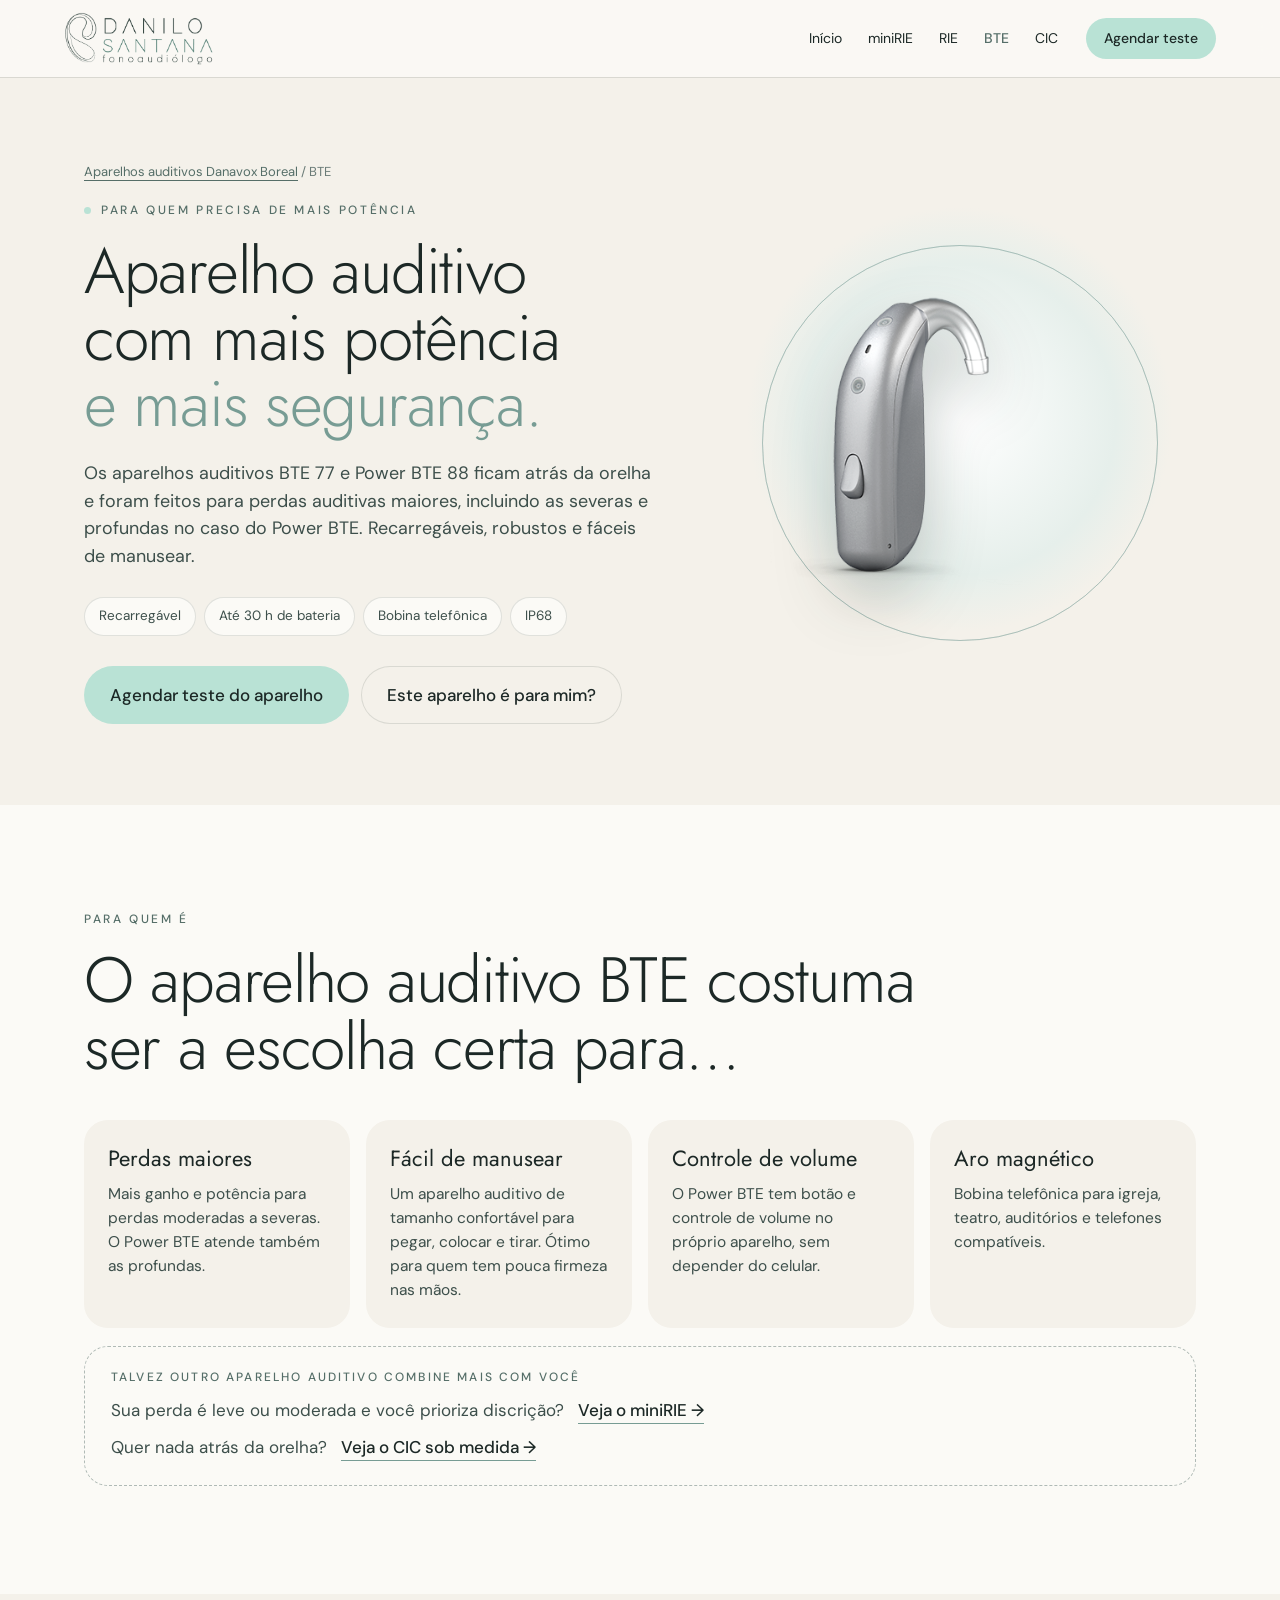
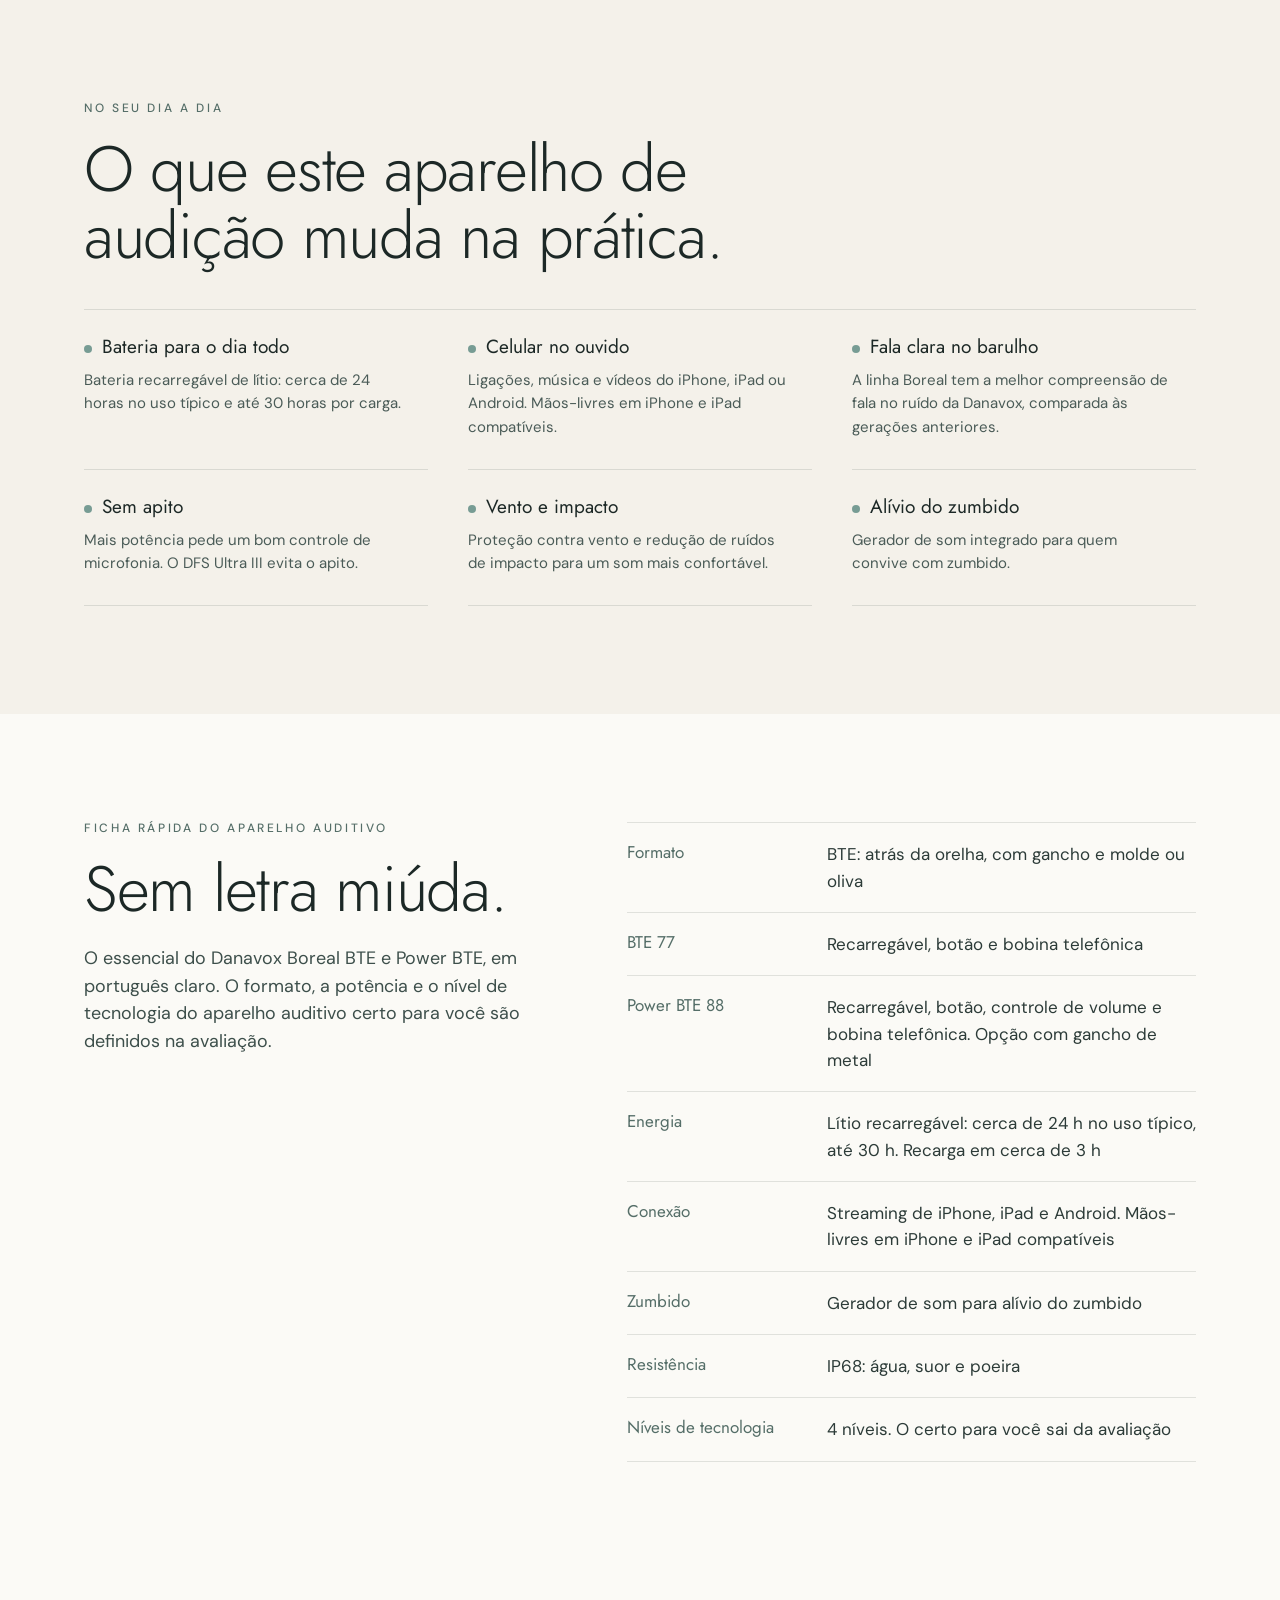
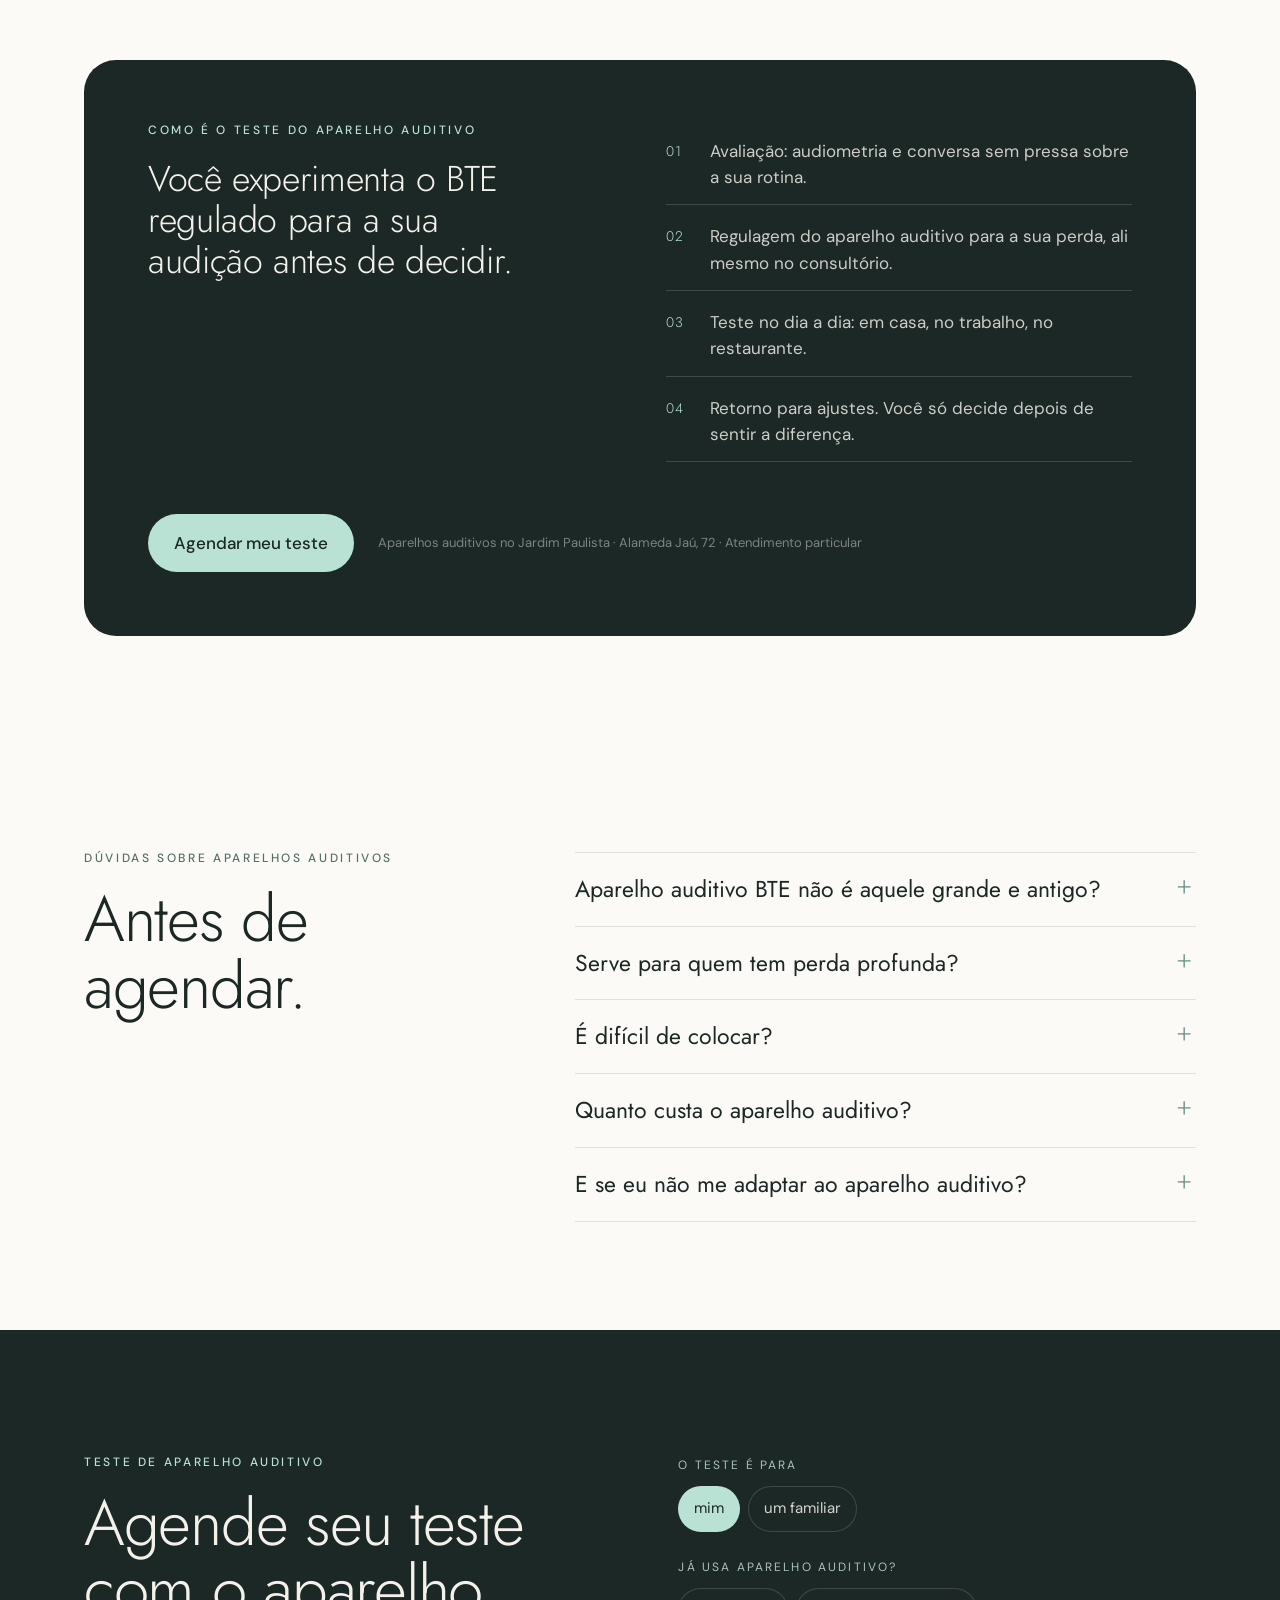
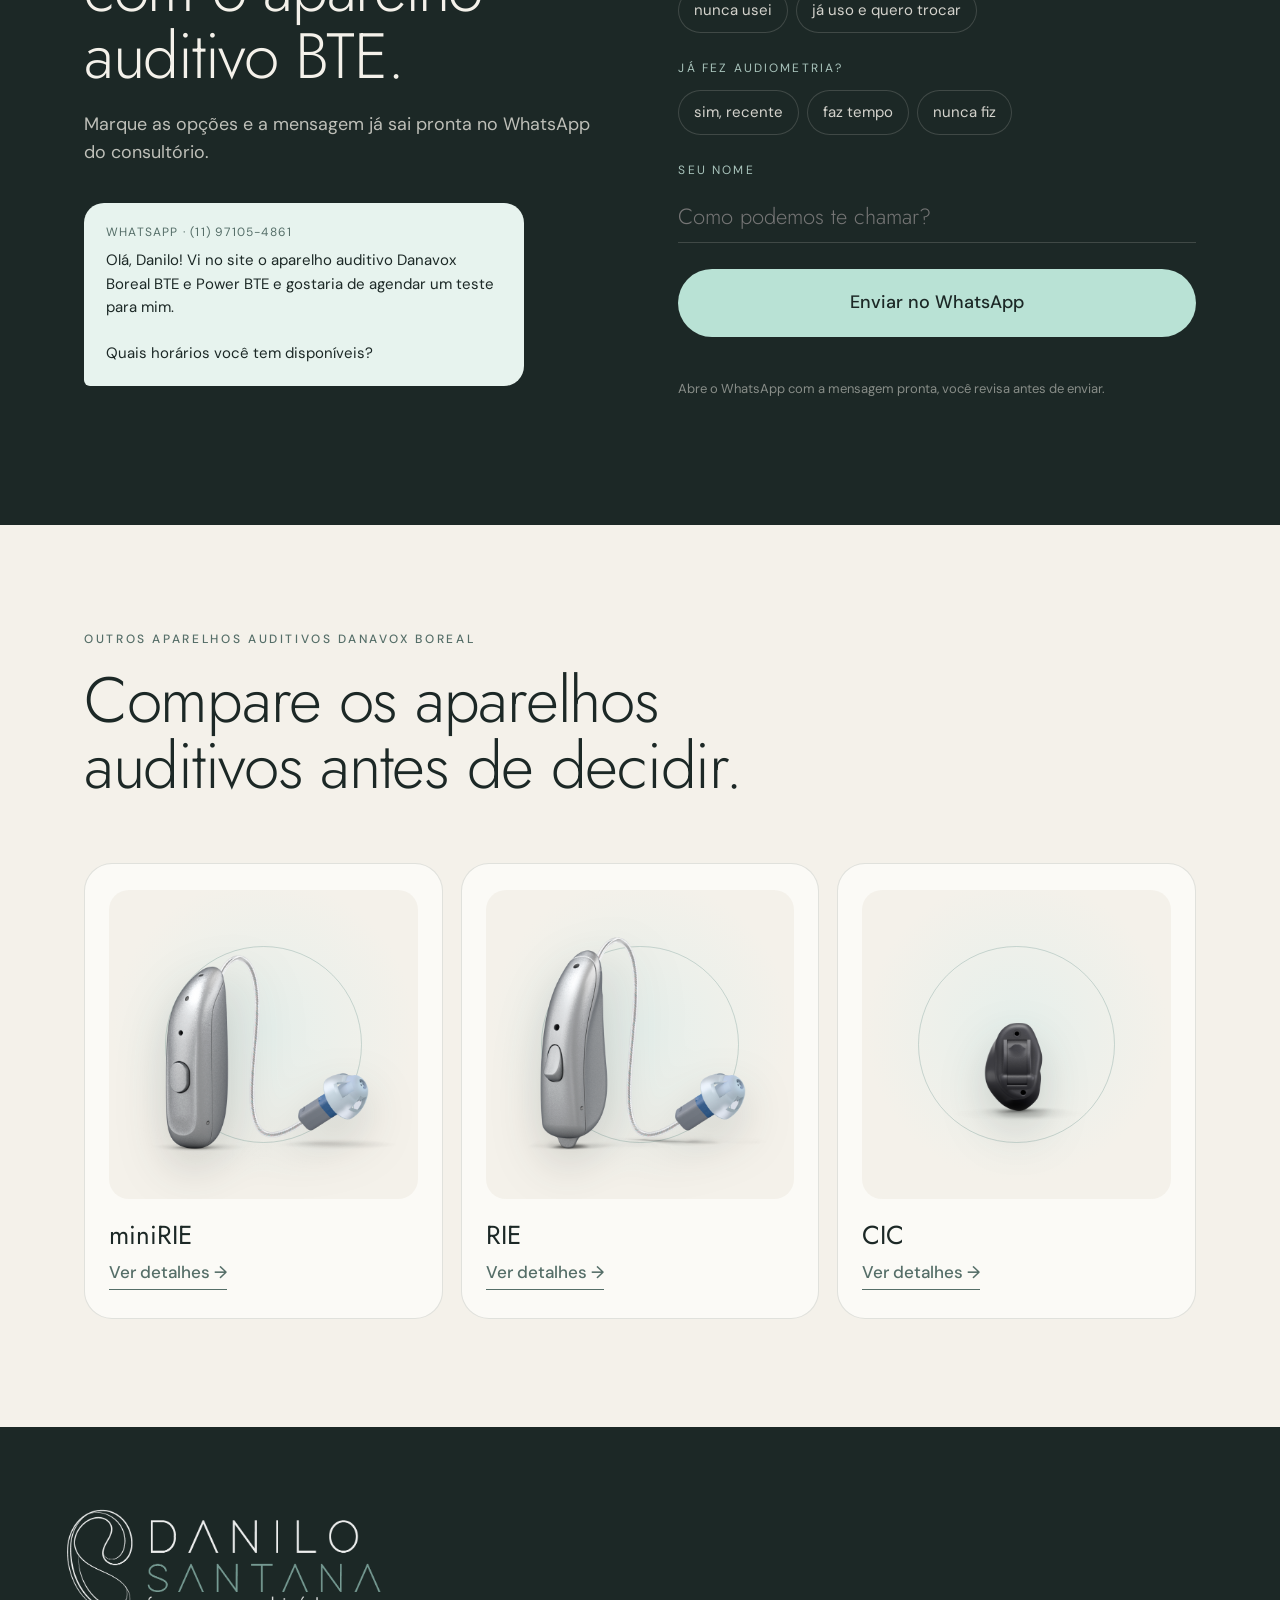
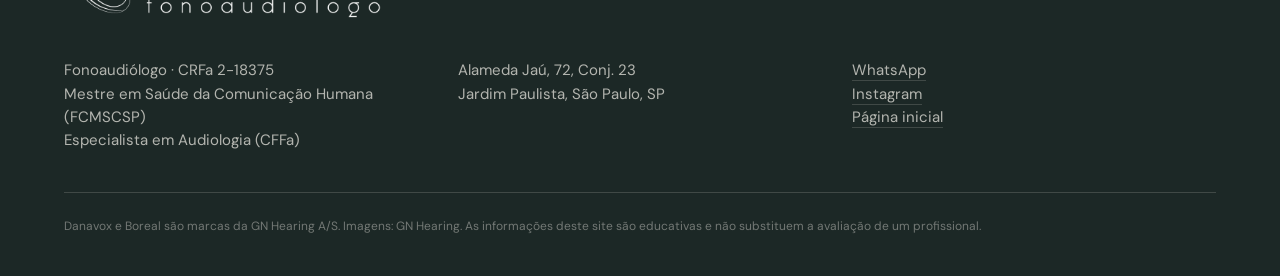
==== aparelhos/bte/index.html @ 55ca807c "Páginas exclusivas dos 4 aparelhos auditivos Danavox Boreal + SEO - /aparelhos/minirie, /rie, /bte, " ====
<!doctype html>
<html lang="pt-BR">
<head>
<meta charset="utf-8">
<meta name="viewport" content="width=device-width, initial-scale=1, maximum-scale=1, user-scalable=no, viewport-fit=cover">
<title>Aparelho auditivo Danavox Boreal BTE e Power BTE | Teste com o fonoaudiólogo Danilo Santana, SP</title>
<meta name="description" content="Conheça e agende um teste do Danavox Boreal BTE 77 e Power BTE 88: mais potência para perdas maiores, recarregável, fácil de manusear, com bobina telefônica. Jardim Paulista, SP.">
<meta name="theme-color" content="#f4f1ea">
<meta property="og:title" content="Danavox Boreal BTE e Power BTE | Agende seu teste">
<meta property="og:description" content="Conheça e agende um teste do Danavox Boreal BTE 77 e Power BTE 88: mais potência para perdas maiores, recarregável, fácil de manusear, com bobina telefônica. Jardim Paulista, SP.">
<meta property="og:image" content="../../img/boreal/bte.png">
<link rel="canonical" href="https://hctoliv.github.io/danilo-santana/aparelhos/bte/">
<link rel="icon" href="../../img/mark-dark.png">
<link rel="preconnect" href="https://fonts.googleapis.com">
<link rel="preconnect" href="https://fonts.gstatic.com" crossorigin>
<link href="https://fonts.googleapis.com/css2?family=DM+Sans:opsz,wght@9..40,300;9..40,400;9..40,500;9..40,600&family=Jost:wght@200;300;400;500&display=swap" rel="stylesheet">
<link rel="stylesheet" href="../../styles.css?v=6">
<link rel="stylesheet" href="../../aparelho.css?v=6">
<script type="application/ld+json">{"@context": "https://schema.org", "@type": "BreadcrumbList", "itemListElement": [{"@type": "ListItem", "position": 1, "name": "Danilo Santana Fonoaudiólogo", "item": "https://hctoliv.github.io/danilo-santana/"}, {"@type": "ListItem", "position": 2, "name": "Danavox Boreal BTE e Power BTE", "item": "https://hctoliv.github.io/danilo-santana/aparelhos/bte/"}]}</script>
</head>
<body class="pd" data-model="Danavox Boreal BTE e Power BTE">

<header class="nav solid" id="nav">
  <a class="nav__logo" href="../../" aria-label="Danilo Santana, fonoaudiólogo: página inicial">
    <img class="logo-l" src="../../img/logo-light.png" alt="Danilo Santana fonoaudiólogo" width="870" height="307">
    <img class="logo-d" src="../../img/logo-dark.png" alt="" width="870" height="307">
  </a>
  <nav class="nav__links" id="menu">
    <a href="../../">Início</a>
    <a href="../minirie/">miniRIE</a>
    <a href="../rie/">RIE</a>
    <a href="../bte/" aria-current="page">BTE</a>
    <a href="../cic/">CIC</a>
  </nav>
  <a class="btn btn--sm nav__cta" href="#agendar">Agendar teste</a>
  <button class="nav__burger" id="burger" aria-label="Abrir menu" aria-expanded="false"><span></span><span></span></button>
</header>

<main>
<section class="pd-hero">
  <div class="wrap pd-hero__grid">
    <div class="pd-hero__copy">
      <p class="crumb"><a href="../../#aparelhos">Aparelhos auditivos Danavox Boreal</a> / BTE</p>
      <p class="eyebrow eyebrow--dark"><span class="dot"></span> Para quem precisa de mais potência</p>
      <h1 class="pd-title">Aparelho auditivo com mais potência <em>e mais segurança.</em></h1>
      <p class="lead">Os aparelhos auditivos BTE 77 e Power BTE 88 ficam atrás da orelha e foram feitos para perdas auditivas maiores, incluindo as severas e profundas no caso do Power BTE. Recarregáveis, robustos e fáceis de manusear.</p>
      <ul class="pd-chips"><li>Recarregável</li><li>Até 30 h de bateria</li><li>Bobina telefônica</li><li>IP68</li></ul>
      <div class="pd-ctas">
        <a class="btn" href="#agendar">Agendar teste do aparelho</a>
        <a class="btn btn--ghost-dark" href="#para-quem">Este aparelho é para mim?</a>
      </div>
    </div>
    <div class="pd-art"><img src="../../img/boreal/bte.png" alt="Aparelho auditivo Danavox Boreal BTE 77 recarregável, prata" width="484" height="400" fetchpriority="high"></div>
  </div>
</section>

<section class="pd-sec" id="para-quem">
  <div class="wrap">
    <p class="eyebrow eyebrow--dark">Para quem é</p>
    <h2 class="h2">O aparelho auditivo BTE costuma ser a escolha certa para…</h2>
    <div class="pd-for">
        <article class="pd-for__card"><h3>Perdas maiores</h3><p>Mais ganho e potência para perdas moderadas a severas. O Power BTE atende também as profundas.</p></article>
        <article class="pd-for__card"><h3>Fácil de manusear</h3><p>Um aparelho auditivo de tamanho confortável para pegar, colocar e tirar. Ótimo para quem tem pouca firmeza nas mãos.</p></article>
        <article class="pd-for__card"><h3>Controle de volume</h3><p>O Power BTE tem botão e controle de volume no próprio aparelho, sem depender do celular.</p></article>
        <article class="pd-for__card"><h3>Aro magnético</h3><p>Bobina telefônica para igreja, teatro, auditórios e telefones compatíveis.</p></article>
    </div>
    <div class="pd-not">
      <p class="pd-not__t">Talvez outro aparelho auditivo combine mais com você</p>
      <ul>
        <li><span>Sua perda é leve ou moderada e você prioriza discrição?</span><a href="../minirie/">Veja o miniRIE →</a></li>
        <li><span>Quer nada atrás da orelha?</span><a href="../cic/">Veja o CIC sob medida →</a></li>
      </ul>
    </div>
  </div>
</section>

<section class="pd-sec pd-sec--cream">
  <div class="wrap">
    <p class="eyebrow eyebrow--dark">No seu dia a dia</p>
    <h2 class="h2">O que este aparelho de audição muda na prática.</h2>
    <ul class="perks__grid pd-perks">
        <li><b>Bateria para o dia todo</b><span>Bateria recarregável de lítio: cerca de 24 horas no uso típico e até 30 horas por carga.</span></li>
        <li><b>Celular no ouvido</b><span>Ligações, música e vídeos do iPhone, iPad ou Android. Mãos-livres em iPhone e iPad compatíveis.</span></li>
        <li><b>Fala clara no barulho</b><span>A linha Boreal tem a melhor compreensão de fala no ruído da Danavox, comparada às gerações anteriores.</span></li>
        <li><b>Sem apito</b><span>Mais potência pede um bom controle de microfonia. O DFS Ultra III evita o apito.</span></li>
        <li><b>Vento e impacto</b><span>Proteção contra vento e redução de ruídos de impacto para um som mais confortável.</span></li>
        <li><b>Alívio do zumbido</b><span>Gerador de som integrado para quem convive com zumbido.</span></li>
    </ul>
  </div>
</section>

<section class="pd-sec">
  <div class="wrap pd-specs">
    <div>
      <p class="eyebrow eyebrow--dark">Ficha rápida do aparelho auditivo</p>
      <h2 class="h2">Sem letra miúda.</h2>
      <p class="lead">O essencial do Danavox Boreal BTE e Power BTE, em português claro. O formato, a potência e o nível de tecnologia do aparelho auditivo certo para você são definidos na avaliação.</p>
    </div>
    <dl class="pd-specs__list">
        <div><dt>Formato</dt><dd>BTE: atrás da orelha, com gancho e molde ou oliva</dd></div>
        <div><dt>BTE 77</dt><dd>Recarregável, botão e bobina telefônica</dd></div>
        <div><dt>Power BTE 88</dt><dd>Recarregável, botão, controle de volume e bobina telefônica. Opção com gancho de metal</dd></div>
        <div><dt>Energia</dt><dd>Lítio recarregável: cerca de 24 h no uso típico, até 30 h. Recarga em cerca de 3 h</dd></div>
        <div><dt>Conexão</dt><dd>Streaming de iPhone, iPad e Android. Mãos-livres em iPhone e iPad compatíveis</dd></div>
        <div><dt>Zumbido</dt><dd>Gerador de som para alívio do zumbido</dd></div>
        <div><dt>Resistência</dt><dd>IP68: água, suor e poeira</dd></div>
        <div><dt>Níveis de tecnologia</dt><dd>4 níveis. O certo para você sai da avaliação</dd></div>
    </dl>
  </div>
</section>

<section class="pd-sec pd-sec--tight">
  <div class="wrap">
    <div class="choose">
      <div class="choose__copy">
        <p class="eyebrow">Como é o teste do aparelho auditivo</p>
        <h2 class="choose__title">Você experimenta o BTE regulado para a sua audição antes de decidir.</h2>
      </div>
      <ol class="choose__steps">
        <li><span>01</span>Avaliação: audiometria e conversa sem pressa sobre a sua rotina.</li>
        <li><span>02</span>Regulagem do aparelho auditivo para a sua perda, ali mesmo no consultório.</li>
        <li><span>03</span>Teste no dia a dia: em casa, no trabalho, no restaurante.</li>
        <li><span>04</span>Retorno para ajustes. Você só decide depois de sentir a diferença.</li>
      </ol>
      <div class="choose__cta">
        <a class="btn" href="#agendar">Agendar meu teste</a>
        <p class="fine">Aparelhos auditivos no Jardim Paulista · Alameda Jaú, 72 · Atendimento particular</p>
      </div>
    </div>
  </div>
</section>

<section class="pd-sec">
  <div class="wrap pd-faq">
    <div>
      <p class="eyebrow eyebrow--dark">Dúvidas sobre aparelhos auditivos</p>
      <h2 class="h2">Antes de agendar.</h2>
    </div>
    <div class="pd-faq__list">
      <details class="pd-faq__item"><summary>Aparelho auditivo BTE não é aquele grande e antigo?</summary><p>Não mais. O Boreal BTE é recarregável, conecta ao celular e tem cores que combinam com o cabelo. Ele é um pouco maior porque entrega mais potência, e isso faz diferença para quem precisa.</p></details>
      <details class="pd-faq__item"><summary>Serve para quem tem perda profunda?</summary><p>O Power BTE 88 foi feito para perdas severas a profundas. A indicação depende da audiometria, que fazemos antes do teste.</p></details>
      <details class="pd-faq__item"><summary>É difícil de colocar?</summary><p>É o formato mais fácil de manusear da linha. Na consulta você treina colocar e tirar até se sentir seguro.</p></details>
      <details class="pd-faq__item"><summary>Quanto custa o aparelho auditivo?</summary><p>O valor do aparelho auditivo depende do formato e do nível de tecnologia (são quatro). Ele é apresentado depois da avaliação, com clareza, e você só decide depois de testar.</p></details>
      <details class="pd-faq__item"><summary>E se eu não me adaptar ao aparelho auditivo?</summary><p>A adaptação ao aparelho de audição é progressiva e faz parte do processo. Você testa no dia a dia, volta para ajustes e a gente regula até o som ficar natural para você.</p></details>
    </div>
  </div>
</section>

<section class="book" id="agendar">
  <div class="wrap book__grid">
    <div class="book__copy">
      <p class="eyebrow">Teste de aparelho auditivo</p>
      <h2 class="h2 h2--light">Agende seu teste com o aparelho auditivo BTE.</h2>
      <p class="lead lead--light">Marque as opções e a mensagem já sai pronta no WhatsApp do consultório.</p>
      <div class="book__preview">
        <span class="book__wa">WhatsApp · (11) 97105-4861</span>
        <p id="waPreview"></p>
      </div>
    </div>
    <form class="book__form" id="bookForm">
      <fieldset>
        <legend>O teste é para</legend>
        <div class="pills" data-name="quem" data-single>
          <button type="button" class="is-on">mim</button><button type="button">um familiar</button>
        </div>
      </fieldset>
      <fieldset>
        <legend>Já usa aparelho auditivo?</legend>
        <div class="pills" data-name="uso" data-single>
          <button type="button">nunca usei</button><button type="button">já uso e quero trocar</button>
        </div>
      </fieldset>
      <fieldset>
        <legend>Já fez audiometria?</legend>
        <div class="pills" data-name="exame" data-single>
          <button type="button">sim, recente</button><button type="button">faz tempo</button><button type="button">nunca fiz</button>
        </div>
      </fieldset>
      <label class="field"><span>Seu nome</span><input type="text" id="nome" autocomplete="given-name" placeholder="Como podemos te chamar?"></label>
      <button class="btn btn--big" type="submit">Enviar no WhatsApp</button>
      <p class="fine fine--light">Abre o WhatsApp com a mensagem pronta, você revisa antes de enviar.</p>
    </form>
  </div>
</section>

<section class="pd-sec pd-sec--cream">
  <div class="wrap">
    <p class="eyebrow eyebrow--dark">Outros aparelhos auditivos Danavox Boreal</p>
    <h2 class="h2">Compare os aparelhos auditivos antes de decidir.</h2>
    <div class="formats pd-others">
      <a class="format pd-other" href="../minirie/">
        <div class="format__art"><img src="../../img/boreal/minirie.png" alt="Aparelho auditivo Danavox Boreal miniRIE 60S recarregável, prata" width="484" height="400" loading="lazy"></div>
        <h3>miniRIE</h3><span class="link-arrow">Ver detalhes</span>
      </a>
      <a class="format pd-other" href="../rie/">
        <div class="format__art"><img src="../../img/boreal/rie.png" alt="Aparelho auditivo Danavox Boreal RIE 61, prata" width="484" height="400" loading="lazy"></div>
        <h3>RIE</h3><span class="link-arrow">Ver detalhes</span>
      </a>
      <a class="format pd-other" href="../cic/">
        <div class="format__art"><img src="../../img/boreal/cic.png" alt="Aparelho auditivo Danavox CIC sob medida, cor anthracite" width="448" height="400" loading="lazy"></div>
        <h3>CIC</h3><span class="link-arrow">Ver detalhes</span>
      </a>
    </div>
  </div>
</section>
</main>

<footer class="foot">
  <img class="foot__logo" src="../../img/logo-light.png" alt="Danilo Santana fonoaudiólogo" width="870" height="307" loading="lazy">
  <div class="foot__cols">
    <p>Fonoaudiólogo · CRFa 2-18375<br>Mestre em Saúde da Comunicação Humana (FCMSCSP)<br>Especialista em Audiologia (CFFa)</p>
    <p>Alameda Jaú, 72, Conj. 23<br>Jardim Paulista, São Paulo, SP</p>
    <p><a href="https://wa.me/5511971054861" target="_blank" rel="noopener">WhatsApp</a><br><a href="https://www.instagram.com/fonodanilosantana/" target="_blank" rel="noopener">Instagram</a><br><a href="../../">Página inicial</a></p>
  </div>
  <p class="foot__fine">Danavox e Boreal são marcas da GN Hearing A/S. Imagens: GN Hearing. As informações deste site são educativas e não substituem a avaliação de um profissional.</p>
</footer>

<a class="wa-float" href="#agendar" aria-label="Agendar teste pelo WhatsApp">
  <svg viewBox="0 0 32 32" aria-hidden="true"><path d="M16 3C8.8 3 3 8.7 3 15.8c0 2.5.7 4.9 2 7L3 29l6.4-2c2 1.1 4.3 1.7 6.6 1.7 7.2 0 13-5.7 13-12.8S23.2 3 16 3zm0 23.4c-2.1 0-4.1-.6-5.9-1.6l-.4-.3-3.8 1.2 1.2-3.7-.3-.4a10.4 10.4 0 0 1-1.7-5.8C5.1 9.9 10 5.2 16 5.2s10.9 4.7 10.9 10.6S22 26.4 16 26.4zm6-7.9c-.3-.2-1.9-.9-2.2-1-.3-.1-.5-.2-.7.2l-1 1.2c-.2.2-.4.2-.7.1-.3-.2-1.4-.5-2.6-1.6-1-.9-1.6-1.9-1.8-2.2-.2-.3 0-.5.1-.7l.5-.6.3-.5c.1-.2 0-.4 0-.6l-1-2.4c-.3-.6-.5-.5-.7-.5h-.6c-.2 0-.6.1-.9.4-.3.3-1.1 1.1-1.1 2.7s1.2 3.2 1.3 3.4c.2.2 2.3 3.5 5.6 4.9 2.8 1.1 3.3.9 4 .8.6-.1 1.9-.8 2.2-1.5.3-.7.3-1.4.2-1.5-.1-.2-.3-.3-.6-.4z"/></svg>
</a>

<script src="../../aparelho.js?v=6"></script>
</body>
</html>
---- styles.css ----
:root{
  --ink:#1c2826; --ink2:#243431; --sage:#556e68; --teal:#779c94; --mist:#a9c4bc; --glow:#b9e2d5;
  --cream:#f4f1ea; --paper:#fbfaf6; --line:rgba(28,40,38,.12); --linel:rgba(244,241,234,.16);
  --disp:"Jost",system-ui,sans-serif; --body:"DM Sans",system-ui,sans-serif;
  --ease:cubic-bezier(.2,.7,.1,1); --pad:clamp(20px,5vw,72px);
}
*{box-sizing:border-box;margin:0;padding:0}
html{scroll-behavior:smooth;-webkit-text-size-adjust:100%}
body{font-family:var(--body);background:var(--paper);color:var(--ink);line-height:1.55;font-size:17px;overflow-x:clip;-webkit-font-smoothing:antialiased}
img,video{display:block;max-width:100%}
a{color:inherit}
button{font:inherit;color:inherit;background:none;border:0;cursor:pointer}
em{font-style:normal;color:var(--teal)}
.wrap{width:min(1240px,100%);margin:0 auto;padding:0 var(--pad)}
html.intro-on body{overflow:hidden}

/* type */
.eyebrow{font:500 12px/1 var(--body);letter-spacing:.22em;text-transform:uppercase;color:var(--mist);display:flex;align-items:center;gap:10px;margin-bottom:22px}
.eyebrow--dark{color:var(--sage)}
.eyebrow .dot{width:7px;height:7px;border-radius:50%;background:var(--glow);box-shadow:0 0 0 0 rgba(185,226,213,.7);animation:pulse 2s infinite}
@keyframes pulse{70%{box-shadow:0 0 0 10px rgba(185,226,213,0)}100%{box-shadow:0 0 0 0 rgba(185,226,213,0)}}
.h2{font:300 clamp(34px,5vw,64px)/1.04 var(--disp);letter-spacing:-.02em;margin-bottom:22px;text-wrap:balance}
.h2--light{color:var(--cream)}
.lead{font-size:clamp(17px,1.4vw,19px);color:#3d4f4b;max-width:56ch}
.lead--light{color:rgba(244,241,234,.75)}
.fine{font-size:13px;color:#6b7c78;margin-top:16px}
.fine--light{color:rgba(244,241,234,.5)}

/* buttons */
.btn{display:inline-flex;align-items:center;gap:10px;padding:16px 26px;border-radius:999px;background:var(--glow);color:var(--ink);font-weight:500;text-decoration:none;transition:transform .35s var(--ease),background .3s;white-space:nowrap}
.btn:hover{transform:translateY(-2px);background:#d2efe5}
.btn--sm{padding:10px 18px;font-size:14px}
.btn--ghost{background:transparent;color:var(--cream);box-shadow:inset 0 0 0 1px var(--linel)}
.btn--ghost:hover{background:rgba(244,241,234,.08)}
.btn--ghost-dark{background:transparent;box-shadow:inset 0 0 0 1px var(--line)}
.btn--ghost-dark:hover{background:rgba(28,40,38,.05)}
.btn--light{background:var(--cream)}
.btn--big{width:100%;justify-content:center;padding:20px;font-size:18px}
.play{width:0;height:0;border-left:10px solid currentColor;border-top:6px solid transparent;border-bottom:6px solid transparent;display:inline-block}
.link-arrow{display:inline-block;margin-top:40px;font-weight:500;color:var(--sage);text-decoration:none;border-bottom:1px solid currentColor;padding-bottom:3px}
.link-arrow::after{content:" →"}

/* INTRO */
.intro{position:fixed;inset:0;z-index:100;background:var(--ink);display:none;place-items:center;color:var(--cream);transition:clip-path 1s var(--ease)}
html.intro-on .intro{display:grid}
.intro.out{clip-path:circle(0% at 50% 50%)}
.intro__grid{display:grid;justify-items:center;gap:22px;width:min(560px,86vw)}
.intro__mark{width:74px;opacity:0;animation:fadeUp .8s .1s var(--ease) forwards}
.intro__freqs{display:flex;justify-content:space-between;width:100%;font:300 13px var(--disp);color:rgba(244,241,234,.35);letter-spacing:.05em}
.intro__freqs span.on{color:var(--glow)}
.intro__wave{width:100%;height:70px}
.intro__wave path{fill:none;stroke:var(--glow);stroke-width:1.6}
.intro__label{font:300 14px var(--disp);letter-spacing:.2em;text-transform:uppercase;color:rgba(244,241,234,.6)}
.intro__label b{color:var(--cream);font-weight:400}
.intro__skip{position:absolute;bottom:28px;right:28px;font-size:13px;letter-spacing:.15em;text-transform:uppercase;color:rgba(244,241,234,.5)}
@keyframes fadeUp{from{opacity:0;transform:translateY(14px)}to{opacity:1;transform:none}}

/* NAV */
.nav{position:fixed;top:0;left:0;right:0;z-index:50;display:flex;align-items:center;gap:28px;padding:18px var(--pad);transition:background .4s,padding .4s,box-shadow .4s}
.nav__logo{display:block;width:150px;position:relative}
.nav__logo img{width:100%;height:auto;transition:opacity .4s}
.nav__logo .logo-d{position:absolute;inset:0;opacity:0}
.nav__links{display:flex;gap:26px;margin-left:auto}
.nav__links a{text-decoration:none;font-size:14px;color:rgba(244,241,234,.8);transition:color .3s}
.nav__links a:hover{color:var(--glow)}
.nav__burger{display:none;width:42px;height:42px;position:relative;margin-left:auto}
.nav__burger span{position:absolute;left:10px;right:10px;height:1.5px;background:var(--cream);transition:transform .35s,top .35s}
.nav__burger span:first-child{top:16px}.nav__burger span:last-child{top:25px}
.nav.solid{background:rgba(251,250,246,.86);backdrop-filter:blur(14px);-webkit-backdrop-filter:blur(14px);padding-top:12px;padding-bottom:12px;box-shadow:0 1px 0 var(--line)}
.nav.solid .logo-l{opacity:0}.nav.solid .logo-d{opacity:1}
.nav.solid .nav__links a{color:var(--ink)}
.nav.solid .nav__burger span{background:var(--ink)}

/* HERO */
.hero{height:170vh;background:var(--ink);position:relative}
.hero__sticky{position:sticky;top:0;height:100vh;height:100svh;overflow:hidden;background:radial-gradient(120% 90% at 70% 30%,#2c403c 0%,var(--ink) 60%)}
.hero__rings{position:absolute;inset:0;width:100%;height:100%}
.hero__word{position:absolute;left:0;right:0;bottom:-.13em;text-align:center;pointer-events:none;font-size:clamp(120px,24vw,440px);line-height:.8}
.hero__word span{display:inline-block;font:200 1em/.8 var(--disp);letter-spacing:-.02em;color:rgba(169,196,188,.07);-webkit-text-stroke:1px rgba(169,196,188,.22);will-change:transform}
.hero__figure{position:absolute;bottom:0;right:6vw;height:94%;aspect-ratio:1200/1795;will-change:transform}
.hero__figure img{width:100%;height:100%;object-fit:contain;object-position:bottom;filter:drop-shadow(0 30px 60px rgba(0,0,0,.35))}
.hero__copy{position:absolute;left:var(--pad);top:50%;transform:translateY(-44%);max-width:520px;color:var(--cream);z-index:3}
.hero__title{font:300 clamp(46px,6.4vw,96px)/.98 var(--disp);letter-spacing:-.03em;margin-bottom:26px}
.hero__title .line{display:block;overflow:hidden;padding-bottom:.06em}
.hero__title .line>span{display:block;transform:translateY(105%);transition:transform 1.1s var(--ease)}
.hero__title .line:nth-child(2)>span{transition-delay:.08s}.hero__title .line:nth-child(3)>span{transition-delay:.16s}
.ready .hero__title .line>span{transform:none}
.hero__title em{color:var(--glow)}
.hero__lead{color:rgba(244,241,234,.72);font-size:clamp(17px,1.5vw,20px);max-width:40ch;margin-bottom:34px}
.hero__ctas{display:flex;gap:12px;flex-wrap:wrap}
.hero__chips{position:absolute;left:var(--pad);bottom:34px;display:flex;gap:10px;list-style:none;z-index:3;flex-wrap:wrap}
.hero__chips li{font-size:13px;color:rgba(244,241,234,.7);padding:8px 14px;border-radius:999px;background:rgba(28,40,38,.5);backdrop-filter:blur(8px);box-shadow:inset 0 0 0 1px var(--linel)}
.hero__chips b{color:var(--cream);font-weight:500}
.hero__scroll{position:absolute;right:var(--pad);bottom:36px;font-size:11px;letter-spacing:.25em;text-transform:uppercase;color:rgba(244,241,234,.45);display:flex;flex-direction:column;align-items:center;gap:10px;z-index:3}
.hero__scroll span{width:1px;height:46px;background:linear-gradient(var(--glow),transparent);animation:drip 2s infinite}
@keyframes drip{0%{transform:scaleY(0);transform-origin:top}50%{transform:scaleY(1);transform-origin:top}51%{transform-origin:bottom}100%{transform:scaleY(0);transform-origin:bottom}}
.ready .hero__copy .eyebrow,.ready .hero__lead,.ready .hero__ctas,.ready .hero__chips{animation:fadeUp 1s .3s var(--ease) both}

/* MANIFESTO */
.manifesto{background:var(--ink);color:var(--cream);padding:clamp(100px,16vh,180px) var(--pad);position:relative;z-index:2}
.manifesto__kicker{font:500 12px var(--body);letter-spacing:.22em;text-transform:uppercase;color:var(--mist);margin-bottom:30px;text-align:center}
.manifesto__text{font:300 clamp(28px,4.3vw,60px)/1.18 var(--disp);letter-spacing:-.015em;max-width:1100px;margin:0 auto;text-align:center;text-wrap:balance}
.manifesto__text .w{opacity:.14;transition:opacity .4s}
.manifesto__text .w.on{opacity:1}
.manifesto__text strong{font-weight:400;color:var(--glow)}

/* SIMULADOR */
.sim{padding:clamp(90px,14vh,160px) 0;background:var(--cream)}
.sim__grid{display:grid;grid-template-columns:.85fr 1.15fr;gap:clamp(30px,5vw,80px);align-items:center}
.sim__panel{background:var(--paper);border-radius:28px;padding:clamp(20px,3vw,34px);box-shadow:0 30px 80px -40px rgba(28,40,38,.35),inset 0 0 0 1px var(--line)}
.sim__top{display:flex;align-items:center;gap:18px;margin-bottom:22px}
.sim__play{width:64px;height:64px;flex:none;border-radius:50%;background:var(--ink);color:var(--glow);display:grid;place-items:center;position:relative;transition:transform .3s var(--ease)}
.sim__play:hover{transform:scale(1.06)}
.sim__play .play{border-left-width:14px;border-top-width:9px;border-bottom-width:9px;margin-left:4px}
.sim__play .pause{display:none;width:16px;height:18px;border-left:5px solid currentColor;border-right:5px solid currentColor}
.sim__play.on .play{display:none}.sim__play.on .pause{display:block}
.sim__play.on::after{content:"";position:absolute;inset:-6px;border-radius:50%;border:1px solid var(--teal);animation:ring 1.6s infinite}
@keyframes ring{from{transform:scale(.9);opacity:1}to{transform:scale(1.35);opacity:0}}
.sim__level{display:block;font:400 24px/1.1 var(--disp)}
.sim__desc{display:block;font-size:14px;color:#5b6d69;min-height:2.6em}
.audiogram{position:relative}
.audiogram svg{width:100%;height:auto;display:block}
.ag-grid line{stroke:var(--line);stroke-width:1}
.ag-grid text{font:11px var(--body);fill:#8a9894}
.ag-banana{fill:rgba(185,226,213,.55);stroke:none}
.ag-banana-label{font:300 13px var(--disp);fill:var(--sage);text-anchor:middle;letter-spacing:.08em}
.ag-area{fill:url(#lossFill)}
.ag-line{fill:none;stroke:var(--ink);stroke-width:2}
#agDots circle{fill:var(--paper);stroke:var(--ink);stroke-width:2}
.ag-axis{display:flex;justify-content:space-between;font-size:11px;letter-spacing:.12em;text-transform:uppercase;color:#8a9894;margin-top:4px;padding:0 4px}
.sim__control{margin:22px 0 10px}
.sim__control input{width:100%;appearance:none;-webkit-appearance:none;height:6px;border-radius:6px;background:linear-gradient(90deg,var(--glow),var(--teal),var(--sage),var(--ink));outline:none}
.sim__control input::-webkit-slider-thumb{-webkit-appearance:none;width:28px;height:28px;border-radius:50%;background:var(--paper);box-shadow:0 0 0 2px var(--ink),0 6px 16px rgba(0,0,0,.2);cursor:grab}
.sim__control input::-moz-range-thumb{width:28px;height:28px;border-radius:50%;background:var(--paper);border:2px solid var(--ink);cursor:grab}
.sim__ticks{display:flex;justify-content:space-between;margin-top:12px}
.sim__ticks button{font-size:13px;color:#6b7c78;padding:4px 2px}
.sim__ticks button.on{color:var(--ink);font-weight:600}
.sim__spectrum{width:100%;height:90px;margin-top:14px;border-radius:14px;background:var(--ink)}
.sim__caption{margin-top:14px;font:300 17px/1.4 var(--disp);color:var(--sage);transition:filter .3s,opacity .3s}

/* PROCESSO */
.process{display:grid;grid-template-columns:1fr 1fr;background:var(--paper)}
.process__media{position:relative}
.process__sticky{position:sticky;top:0;height:100vh;display:grid;place-items:center;padding:var(--pad)}
.process__frame{position:relative;width:min(440px,100%);aspect-ratio:9/8;border-radius:50% 50% 28px 28px;overflow:hidden;background:var(--ink)}
.process__frame video{width:100%;height:100%;object-fit:cover}
.process__ring{position:absolute;inset:0;border-radius:inherit;box-shadow:inset 0 0 0 1px rgba(255,255,255,.15)}
.process__counter{position:absolute;bottom:12vh;left:var(--pad);font:200 clamp(60px,8vw,120px)/1 var(--disp);color:var(--sage)}
.process__counter span{font-size:.3em;color:#9aaba7}
.process__steps{padding:18vh var(--pad) 20vh 0}
.process__head{margin-bottom:12vh}
.step{min-height:62vh;padding:40px 0;border-top:1px solid var(--line);opacity:.25;transition:opacity .6s}
.step.on{opacity:1}
.step__n{font:300 14px var(--disp);letter-spacing:.2em;color:var(--teal)}
.step h3{font:300 clamp(30px,3.4vw,46px)/1.08 var(--disp);letter-spacing:-.015em;margin:12px 0 18px}
.step p{color:#3d4f4b;max-width:48ch}
.step__quote{margin-top:22px;font:300 21px/1.35 var(--disp);color:var(--sage)!important;padding-left:18px;border-left:2px solid var(--glow)}

/* SOLUÇÕES */
.solutions{background:var(--sage);color:var(--cream);padding:clamp(90px,14vh,160px) 0;position:relative;overflow:hidden}
.solutions::before{content:"";position:absolute;right:-12vw;top:-10vw;width:48vw;aspect-ratio:190/305;background:url(img/mark-light.png) no-repeat center/contain;opacity:.07;pointer-events:none}
.solutions .eyebrow{color:var(--glow)}
.sol{margin-top:56px;border-top:1px solid var(--linel)}
.sol__item{display:grid;grid-template-columns:60px 1fr 40px;align-items:center;width:100%;text-align:left;padding:26px 0;border-bottom:1px solid var(--linel)}
.sol__n{font:300 14px var(--disp);color:var(--glow);letter-spacing:.1em}
.sol__t{font:300 clamp(24px,3vw,40px)/1.1 var(--disp);letter-spacing:-.01em;transition:transform .5s var(--ease)}
.sol__item:hover .sol__t{transform:translateX(10px)}
.sol__plus{width:22px;height:22px;position:relative;justify-self:end}
.sol__plus::before,.sol__plus::after{content:"";position:absolute;left:0;right:0;top:50%;height:1.5px;background:currentColor;transition:transform .4s var(--ease)}
.sol__plus::after{transform:rotate(90deg)}
.sol__item.is-open .sol__plus::after{transform:rotate(0)}
.sol__body{grid-column:2/3;display:grid;grid-template-rows:0fr;overflow:hidden;color:rgba(244,241,234,.78);max-width:62ch;transition:grid-template-rows .5s var(--ease),margin .5s var(--ease);font-size:17px}
.sol__body{display:block;max-height:0;transition:max-height .6s var(--ease),margin .5s var(--ease)}
.sol__item.is-open .sol__body{max-height:260px;margin-top:14px}

/* MÚSICOS */
.musicians{background:var(--ink);color:var(--cream);position:relative}
.musicians__pin{position:sticky;top:0;height:100vh;overflow:hidden;display:flex;flex-direction:column;justify-content:center;padding:90px 0 40px}
.musicians__head{padding:0 var(--pad);margin-bottom:4vh}
.musicians__head .eyebrow{color:var(--glow)}
.musicians__track{display:flex;gap:28px;padding:0 var(--pad);will-change:transform;align-items:stretch}
.card{flex:none;width:clamp(260px,26vw,360px);display:flex;flex-direction:column;gap:16px}
.card--wide{width:clamp(320px,36vw,500px)}
.card__img{border-radius:22px;overflow:hidden;aspect-ratio:4/5;background:var(--ink2)}
.card--wide .card__img{aspect-ratio:auto;height:100%;max-height:calc(min(26vw,360px)*1.25)}
.card__img img{width:100%;height:100%;object-fit:cover;transition:transform 1s var(--ease)}
.card:hover .card__img img{transform:scale(1.04)}
.card figcaption b{display:block;font:400 21px var(--disp);margin-bottom:6px}
.card figcaption b i{font-style:italic;font-weight:300;font-size:.75em;color:var(--mist)}
.card figcaption span{font-size:15px;color:rgba(244,241,234,.66)}
.card--note{justify-content:center;padding:34px;border-radius:22px;background:var(--sage);width:clamp(260px,26vw,340px)}
.card--note p{font:300 22px/1.35 var(--disp);margin-bottom:24px}
.card--note em{color:var(--glow)}

/* REELS */
.reels{background:var(--cream);padding:clamp(90px,14vh,160px) 0}
.reels__row{display:grid;grid-template-columns:repeat(5,1fr);gap:20px;margin-top:40px}
.reel h3{font:300 18px/1.3 var(--disp);margin-top:14px}
.reel__phone{position:relative;aspect-ratio:9/16;border-radius:22px;overflow:hidden;background:var(--ink);box-shadow:0 20px 50px -30px rgba(28,40,38,.6)}
.reel__phone video{width:100%;height:100%;object-fit:cover}
.reel__btn{position:absolute;inset:0;display:grid;place-items:center;background:linear-gradient(transparent 50%,rgba(28,40,38,.5));transition:opacity .3s}
.reel__btn .play{border-left-width:16px;border-top-width:10px;border-bottom-width:10px;color:var(--cream);filter:drop-shadow(0 2px 8px rgba(0,0,0,.4));margin-left:5px}
.reel__btn::before{content:"";position:absolute;width:66px;height:66px;border-radius:50%;background:rgba(28,40,38,.45);backdrop-filter:blur(6px);z-index:-1}
.reel.playing .reel__btn{opacity:0}
.reel__btn{isolation:isolate}

/* FORMAÇÃO */
.edu{padding:clamp(90px,14vh,160px) 0;background:var(--paper)}
.edu__grid{display:grid;grid-template-columns:.8fr 1.2fr;gap:clamp(30px,6vw,90px);align-items:center}
.edu__media video{width:100%;aspect-ratio:9/14;object-fit:cover;border-radius:200px 200px 24px 24px}
.edu__cap{font-size:14px;color:#6b7c78;margin-top:14px}
.timeline{list-style:none;margin-top:30px;border-left:1px solid var(--line);padding-left:28px}
.timeline li{position:relative;padding:0 0 26px;display:grid}
.timeline li::before{content:"";position:absolute;left:-33px;top:6px;width:9px;height:9px;border-radius:50%;background:var(--paper);border:1.5px solid var(--teal)}
.timeline li:last-child::before{background:var(--teal);box-shadow:0 0 0 5px rgba(119,156,148,.2)}
.timeline span{font-size:12px;letter-spacing:.16em;text-transform:uppercase;color:var(--teal)}
.timeline b{font:400 22px/1.25 var(--disp);margin:4px 0 2px}
.timeline i{font-style:normal;color:#6b7c78;font-size:15px}
.edu__note{margin-top:10px;padding:20px 22px;border-radius:18px;background:var(--cream);color:#3d4f4b}

/* REVIEWS */
.reviews{background:var(--cream);padding:clamp(80px,12vh,140px) 0;overflow:hidden}
.reviews__head{display:grid;grid-template-columns:auto auto 1fr;gap:clamp(20px,4vw,60px);align-items:center;margin-bottom:50px}
.score b{display:block;font:200 72px/1 var(--disp)}
.score span{color:var(--teal);letter-spacing:.1em}
.score i{display:block;font-style:normal;font-size:13px;color:#6b7c78}
.reviews .h2{margin:0;font-size:clamp(28px,3.4vw,46px);color:var(--sage)}
.marquee{overflow:hidden;mask-image:linear-gradient(90deg,transparent,#000 8%,#000 92%,transparent)}
.marquee__track{display:flex;gap:20px;width:max-content;animation:marq 60s linear infinite}
.marquee:hover .marquee__track{animation-play-state:paused}
@keyframes marq{to{transform:translateX(-50%)}}
.marquee blockquote{width:360px;flex:none;background:var(--paper);border-radius:22px;padding:28px;box-shadow:inset 0 0 0 1px var(--line)}
.marquee blockquote p{font:300 19px/1.4 var(--disp);margin-bottom:16px}
.marquee cite{font-style:normal;font-size:13px;color:var(--teal);letter-spacing:.04em}

/* BOOK */
.book{background:var(--ink);color:var(--cream);padding:clamp(90px,14vh,160px) 0}
.book .eyebrow{color:var(--glow)}
.book__grid{display:grid;grid-template-columns:1fr 1fr;gap:clamp(30px,6vw,90px)}
.book__preview{margin-top:36px;background:#e7f3ee;color:var(--ink);border-radius:20px 20px 20px 6px;padding:20px 22px;max-width:440px;position:relative}
.book__wa{display:block;font-size:12px;letter-spacing:.1em;text-transform:uppercase;color:var(--sage);margin-bottom:8px}
.book__preview p{white-space:pre-line;font-size:15px}
.book__form{display:grid;gap:26px;min-width:0}
fieldset{border:0;min-width:0}
legend{font-size:12px;letter-spacing:.18em;text-transform:uppercase;color:var(--mist);margin-bottom:12px}
.pills{display:flex;flex-wrap:wrap;gap:8px}
.pills button{padding:11px 16px;border-radius:999px;font-size:15px;box-shadow:inset 0 0 0 1px var(--linel);color:rgba(244,241,234,.85);transition:background .25s,color .25s,box-shadow .25s}
.pills button:hover{box-shadow:inset 0 0 0 1px var(--mist)}
.pills button.is-on{background:var(--glow);color:var(--ink);box-shadow:none}
.field span{display:block;font-size:12px;letter-spacing:.18em;text-transform:uppercase;color:var(--mist);margin-bottom:10px}
.field input{width:100%;background:transparent;border:0;border-bottom:1px solid var(--linel);padding:10px 0;color:var(--cream);font:300 22px var(--disp);outline:none}
.field input:focus{border-color:var(--glow)}

/* PLACE */
.place{display:grid;grid-template-columns:.8fr 1.1fr 1.1fr;background:var(--paper);min-height:90vh}
.place__photo img{width:100%;height:100%;object-fit:cover}
.place__info{padding:clamp(60px,10vh,110px) clamp(24px,4vw,60px)}
.place .h2 span{display:block;font-size:.5em;color:var(--sage);margin-top:8px}
.place__sub{color:#5b6d69;margin-bottom:24px}
.status{display:inline-flex;align-items:center;gap:10px;padding:9px 16px;border-radius:999px;background:var(--cream);font-size:14px;margin-bottom:22px}
.status__dot{width:8px;height:8px;border-radius:50%;background:#c0807a}
.status.open .status__dot{background:#4caf86;box-shadow:0 0 0 0 rgba(76,175,134,.6);animation:pulse2 2s infinite}
@keyframes pulse2{70%{box-shadow:0 0 0 8px rgba(76,175,134,0)}}
.hours{list-style:none;margin-bottom:30px}
.hours li{display:flex;justify-content:space-between;padding:10px 0;border-bottom:1px solid var(--line);font-size:15px}
.hours li b{font-weight:500}
.hours li.today{color:var(--sage);font-weight:600}
.hours li.today span::after{content:" · hoje";font-weight:400;font-size:12px}
.place__ctas{display:flex;gap:10px;flex-wrap:wrap}
.place__map iframe{width:100%;height:100%;min-height:420px;border:0;filter:grayscale(.6) contrast(1.05)}

/* FOOT */
.foot{background:var(--ink);color:rgba(244,241,234,.7);padding:80px var(--pad) 40px}
.foot__logo{width:min(320px,70vw);height:auto;margin-bottom:40px}
.foot__cols{display:grid;grid-template-columns:repeat(3,1fr);gap:30px;font-size:15px;padding-bottom:40px;border-bottom:1px solid var(--linel)}
.foot a{text-decoration:none;border-bottom:1px solid var(--linel)}
.foot a:hover{color:var(--glow)}
.foot__fine{font-size:12px;margin-top:24px;color:rgba(244,241,234,.4)}

.wa-float{position:fixed;right:20px;bottom:20px;z-index:40;width:58px;height:58px;border-radius:50%;background:var(--glow);display:grid;place-items:center;box-shadow:0 12px 30px -8px rgba(0,0,0,.4);transform:scale(0);transition:transform .5s var(--ease)}
.wa-float.show{transform:scale(1)}
.wa-float svg{width:28px;fill:var(--ink)}

/* reveal */
.rv{opacity:0;transform:translateY(30px);transition:opacity 1s var(--ease),transform 1s var(--ease)}
.rv.in{opacity:1;transform:none}

/* RESPONSIVE */
@media (max-width:1080px){
  .nav__links{display:none;position:fixed;inset:0;background:var(--ink);flex-direction:column;align-items:center;justify-content:center;gap:24px;margin:0}
  .nav__links a{font:300 32px var(--disp);color:var(--cream)!important}
  .nav.open .nav__links{display:flex}
  .nav__burger{display:block;z-index:2}
  .nav__cta{margin-left:auto}
  .nav__burger{margin-left:0}
  .nav.open .nav__burger span{background:var(--cream)!important}
  .nav.open .nav__burger span:first-child{top:20px;transform:rotate(45deg)}
  .nav.open .nav__burger span:last-child{top:20px;transform:rotate(-45deg)}
  .nav.open .logo-l{opacity:1!important}.nav.open .logo-d{opacity:0!important}
  .nav.open{background:transparent;box-shadow:none;backdrop-filter:none}
  .sim__grid,.edu__grid,.book__grid{grid-template-columns:1fr}
  .reels__row{grid-template-columns:repeat(5,62vw);overflow-x:auto;scroll-snap-type:x mandatory;margin:40px calc(var(--pad)*-1) 0;padding:0 var(--pad) 10px;scrollbar-width:none}
  .reels__row::-webkit-scrollbar{display:none}
  .reel{scroll-snap-align:center}
  .place{grid-template-columns:1fr 1fr}
  .place__map{grid-column:1/-1;height:360px}
  .reviews__head{grid-template-columns:auto auto}
  .reviews .h2{grid-column:1/-1}
  .edu__media{max-width:420px}
}
@media (max-width:760px){
  body{font-size:16px}
  .nav__logo{width:118px}
  .nav__cta{padding:9px 14px;font-size:13px}
  .hero{height:150vh}
  .hero__word{bottom:auto;top:15%;font-size:30vw}
  .hero__figure{right:50%;transform:translateX(50%);height:70%}
  .hero__copy{top:auto;bottom:0;transform:none;left:0;right:0;max-width:none;padding:120px var(--pad) 26px;background:linear-gradient(transparent,rgba(28,40,38,.86) 32%,var(--ink) 70%)}
  .hero__title{font-size:44px;margin-bottom:14px}
  .hero__lead{margin-bottom:20px;font-size:16px}
  .hero__ctas .btn{padding:14px 20px;font-size:15px}
  .hero__chips{top:84px;bottom:auto;left:var(--pad);right:var(--pad);gap:6px}
  .hero__chips li{font-size:11px;padding:6px 10px}
  .hero__scroll{display:none}
  .hero__copy .eyebrow{display:none}
  .process{grid-template-columns:1fr}
  .process__media{order:2;padding:0 var(--pad)}
  .process__sticky{position:relative;height:auto;padding:0;display:block}
  .process__frame{width:100%;max-width:none}
  .process__counter{display:none}
  .process__steps{padding:90px var(--pad) 30px}
  .process__head{margin-bottom:30px}
  .step{min-height:auto;padding:30px 0 40px;opacity:1}
  .process{padding-bottom:70px}
  .musicians__pin{position:relative;height:auto;padding:90px 0}
  .musicians__track{overflow-x:auto;scroll-snap-type:x mandatory;padding-bottom:10px;scrollbar-width:none;transform:none!important}
  .musicians__track::-webkit-scrollbar{display:none}
  .card,.card--wide,.card--note{width:76vw;scroll-snap-align:center}
  .card--wide .card__img{aspect-ratio:4/5;max-height:none}
  .musicians{height:auto!important}
  .sol__item{grid-template-columns:40px 1fr 30px;padding:20px 0}
  .reviews__head{grid-template-columns:1fr 1fr}
  .score b{font-size:54px}
  .marquee blockquote{width:280px}
  .place{grid-template-columns:1fr}
  .place__photo{height:300px}
  .foot__cols{grid-template-columns:1fr}
  .wa-float{right:14px;bottom:14px}
}
@media (prefers-reduced-motion:reduce){
  *,*::before,*::after{animation:none!important;transition:none!important}
  .rv{opacity:1;transform:none}
}
.nav.dark{background:rgba(28,40,38,.82);backdrop-filter:blur(14px);-webkit-backdrop-filter:blur(14px);padding-top:12px;padding-bottom:12px;box-shadow:0 1px 0 var(--linel)}

/* APARELHOS · Danavox Barani */
html,body{touch-action:pan-x pan-y}
.devices{background:var(--cream);padding:clamp(90px,14vh,160px) 0;position:relative;overflow:hidden}
.devices__head{display:grid;grid-template-columns:1.1fr .9fr;gap:clamp(24px,5vw,80px);align-items:end}
.devices__head .lead{margin-bottom:22px}
.formats{display:grid;grid-template-columns:repeat(4,1fr);gap:18px;margin-top:clamp(40px,7vh,72px)}
.format{background:var(--paper);border:1px solid var(--line);border-radius:28px;padding:26px 24px 28px;transition:transform .5s var(--ease),box-shadow .5s var(--ease)}
.format:hover{transform:translateY(-6px);box-shadow:0 24px 50px -30px rgba(28,40,38,.35)}
.format__art{aspect-ratio:1;border-radius:20px;background:radial-gradient(70% 70% at 50% 45%,#e6efeb 0%,var(--cream) 70%);display:grid;place-items:center;margin-bottom:22px;position:relative;overflow:hidden}
.format__art::after{content:"";position:absolute;inset:18%;border-radius:50%;border:1px solid rgba(119,156,148,.35);animation:ring 3.2s var(--ease) infinite}
@keyframes ring{0%{transform:scale(.7);opacity:0}40%{opacity:1}100%{transform:scale(1.35);opacity:0}}
.format__art svg{width:72%;height:auto;position:relative;z-index:1}
.d-body{fill:var(--ink2);stroke:none}
.d-wire{fill:none;stroke:var(--sage);stroke-width:3;stroke-linecap:round}
.d-dome{fill:var(--mist)}
.d-face{fill:none;stroke:var(--mist);stroke-width:2}
.d-dot{fill:var(--glow)}
.format__tag{font:500 11px/1 var(--body);letter-spacing:.18em;text-transform:uppercase;color:var(--sage)}
.format h3{font:400 26px/1.1 var(--disp);margin:10px 0}
.format p{font-size:15.5px;color:#3d4f4b}
.perks{margin-top:clamp(70px,10vh,110px)}
.perks__title{font:300 clamp(28px,3.2vw,42px)/1.1 var(--disp);letter-spacing:-.01em;margin-bottom:28px}
.perks__grid{list-style:none;display:grid;grid-template-columns:repeat(4,1fr);border-top:1px solid var(--line)}
.perks__grid li{padding:26px 22px 30px 0;border-bottom:1px solid var(--line)}
.perks__grid li:not(:nth-child(4n+1)){padding-left:22px;border-left:1px solid var(--line)}
.perks__grid b{display:block;font:400 19px/1.2 var(--disp);margin-bottom:10px}
.perks__grid b::before{content:"";display:inline-block;width:8px;height:8px;border-radius:50%;background:var(--teal);margin-right:10px;vertical-align:middle}
.perks__grid span{font-size:15px;color:#4a5b57;display:block}
.choose{margin-top:clamp(70px,10vh,110px);background:var(--ink);color:var(--cream);border-radius:32px;padding:clamp(30px,5vw,64px);display:grid;grid-template-columns:1fr 1fr;gap:clamp(24px,4vw,60px)}
.choose .eyebrow{color:var(--glow)}
.choose__title{font:300 clamp(26px,2.8vw,38px)/1.15 var(--disp);letter-spacing:-.01em;text-wrap:balance}
.choose__steps{list-style:none;display:grid;gap:4px}
.choose__steps li{display:grid;grid-template-columns:44px 1fr;padding:14px 0;border-bottom:1px solid var(--linel);color:rgba(244,241,234,.82)}
.choose__steps span{font:300 14px var(--disp);color:var(--glow);letter-spacing:.1em;padding-top:3px}
.choose__cta{grid-column:1/-1;display:flex;align-items:center;gap:24px;flex-wrap:wrap}
.choose__cta .fine{margin:0;color:rgba(244,241,234,.45)}
@media (max-width:1080px){
  .devices__head{grid-template-columns:1fr}
  .formats{grid-template-columns:repeat(2,1fr)}
  .perks__grid{grid-template-columns:repeat(2,1fr)}
  .perks__grid li:not(:nth-child(4n+1)){padding-left:0;border-left:0}
  .perks__grid li:nth-child(2n){padding-left:22px;border-left:1px solid var(--line)}
  .choose{grid-template-columns:1fr}
}
@media (max-width:760px){
  .formats{grid-template-columns:repeat(4,78vw);overflow-x:auto;scroll-snap-type:x mandatory;margin-left:calc(var(--pad)*-1);margin-right:calc(var(--pad)*-1);padding:0 var(--pad) 10px;scrollbar-width:none}
  .formats::-webkit-scrollbar{display:none}
  .format{scroll-snap-align:center}
  .perks__grid{grid-template-columns:1fr}
  .perks__grid li,.perks__grid li:nth-child(2n){padding:22px 0;border-left:0}
  .choose{border-radius:24px}
  .choose__cta .btn{width:100%;justify-content:center}
}

/* fotos oficiais Barani */
.format__art img{width:84%;height:84%;object-fit:contain;position:relative;z-index:1;filter:drop-shadow(0 18px 22px rgba(28,40,38,.18));transition:transform .6s var(--ease)}
.format:hover .format__art img{transform:scale(1.05) rotate(-2deg)}
.perks__colors{display:block;width:100%;max-width:220px;height:auto;margin-top:16px;mix-blend-mode:multiply}
.format__art img{width:100%;height:100%}
.format:nth-child(1) .format__art img,.format:nth-child(2) .format__art img{scale:1.08}
.format:nth-child(3) .format__art img{scale:1.75}
.format:nth-child(4) .format__art img{scale:1.6}
.format:nth-child(3) .format__art img{scale:1.05}
.perks__colors{max-width:260px}
---- aparelho.css ----
/* Páginas de cada aparelho auditivo Danavox Boreal */
.pd{background:var(--paper)}
.pd .nav__links a[aria-current]{color:var(--sage);font-weight:500}
.pd-hero{background:var(--cream);padding:clamp(120px,18vh,170px) 0 clamp(60px,9vh,100px);overflow:hidden}
.pd-hero__grid{display:grid;grid-template-columns:1.1fr .9fr;gap:clamp(30px,5vw,80px);align-items:center}
.crumb{font-size:13px;color:#6b7c78;margin-bottom:22px}
.crumb a{color:var(--sage);text-decoration:none;border-bottom:1px solid currentColor}
.pd-title{font:300 clamp(38px,5vw,68px)/1.04 var(--disp);letter-spacing:-.02em;margin-bottom:22px;text-wrap:balance}
.pd-chips{list-style:none;display:flex;flex-wrap:wrap;gap:8px;margin:26px 0 30px}
.pd-chips li{padding:8px 14px;border-radius:999px;border:1px solid var(--line);background:var(--paper);font-size:13.5px;color:#3d4f4b}
.pd-ctas{display:flex;gap:12px;flex-wrap:wrap}
.pd-art{position:relative;aspect-ratio:1;border-radius:50%;background:radial-gradient(60% 60% at 50% 45%,#ffffff 0%,#e6efeb 55%,var(--cream) 75%);display:grid;place-items:center}
.pd-art::before,.pd-art::after{content:"";position:absolute;inset:8%;border-radius:50%;border:1px solid rgba(119,156,148,.35);animation:ring 3.6s var(--ease) infinite}
.pd-art::after{animation-delay:1.8s}
.pd-art img{width:86%;height:auto;position:relative;z-index:1;filter:drop-shadow(0 26px 30px rgba(28,40,38,.22))}
.pd-sec{padding:clamp(80px,12vh,140px) 0}
.pd-sec--cream{background:var(--cream)}
.pd-sec--tight{padding-top:0}
.pd-for{display:grid;grid-template-columns:repeat(4,1fr);gap:16px;margin-top:40px}
.pd-for__card{background:var(--cream);border-radius:24px;padding:26px 24px}
.pd-for__card h3{font:400 22px/1.15 var(--disp);margin-bottom:10px}
.pd-for__card p{font-size:15.5px;color:#3d4f4b}
.pd-not{margin-top:18px;border:1px dashed rgba(85,110,104,.45);border-radius:24px;padding:24px 26px}
.pd-not__t{font:500 12px/1 var(--body);letter-spacing:.18em;text-transform:uppercase;color:var(--sage);margin-bottom:14px}
.pd-not ul{list-style:none;display:grid;gap:10px}
.pd-not li{display:flex;flex-wrap:wrap;gap:6px 14px;align-items:baseline}
.pd-not li span{color:#3d4f4b}
.pd-not a{font-weight:500;color:var(--ink);text-decoration:none;border-bottom:1px solid var(--teal)}
.pd-perks{margin-top:40px}
.pd-perks li:nth-child(n){padding-left:0;border-left:0}
.pd-perks{grid-template-columns:repeat(3,1fr);column-gap:40px}
.pd-specs{display:grid;grid-template-columns:.9fr 1.1fr;gap:clamp(30px,6vw,90px);align-items:start}
.pd-specs__list{border-top:1px solid var(--line)}
.pd-specs__list div{display:grid;grid-template-columns:180px 1fr;gap:20px;padding:18px 0;border-bottom:1px solid var(--line)}
.pd-specs__list dt{font:400 17px/1.3 var(--disp);color:var(--sage)}
.pd-specs__list dd{color:#2c3b38}
.pd-faq{display:grid;grid-template-columns:.8fr 1.2fr;gap:clamp(30px,6vw,90px);align-items:start}
.pd-faq__list{border-top:1px solid var(--line)}
.pd-faq__item{border-bottom:1px solid var(--line)}
.pd-faq__item summary{list-style:none;cursor:pointer;padding:22px 40px 22px 0;position:relative;font:400 clamp(19px,1.8vw,23px)/1.25 var(--disp)}
.pd-faq__item summary::-webkit-details-marker{display:none}
.pd-faq__item summary::after{content:"+";position:absolute;right:4px;top:18px;font:300 28px/1 var(--disp);color:var(--teal);transition:transform .3s var(--ease)}
.pd-faq__item[open] summary::after{transform:rotate(45deg)}
.pd-faq__item p{padding:0 40px 24px 0;color:#3d4f4b;max-width:64ch}
.pd-others{grid-template-columns:repeat(3,1fr)}
.pd-other{text-decoration:none;color:inherit;display:block}
.pd-other h3{margin-bottom:6px}
.pd-other .link-arrow{margin-top:4px}
/* link dos cards na home */
.format{position:relative}
.format__more{display:inline-block;margin-top:14px;font-weight:500;font-size:15px;color:var(--sage);text-decoration:none;border-bottom:1px solid currentColor;padding-bottom:2px}
.format__more::after{content:" →"}
.format__more::before{content:"";position:absolute;inset:0;border-radius:28px}
@media (max-width:1080px){
  .pd-hero__grid,.pd-specs,.pd-faq{grid-template-columns:1fr}
  .pd-art{max-width:440px;width:100%;margin:0 auto;order:-1}
  .pd-for{grid-template-columns:repeat(2,1fr)}
  .pd-perks{grid-template-columns:repeat(2,1fr)}
}
@media (max-width:760px){
  .pd-hero{padding-top:100px}
  .pd-art{max-width:300px}
  .pd-for,.pd-perks{grid-template-columns:1fr}
  .pd-specs__list div{grid-template-columns:1fr;gap:4px}
  .pd-ctas .btn{width:100%;justify-content:center}
  .pd-others{grid-template-columns:repeat(3,72vw)}
}
.foot__cols{grid-template-columns:repeat(auto-fit,minmax(200px,1fr))}
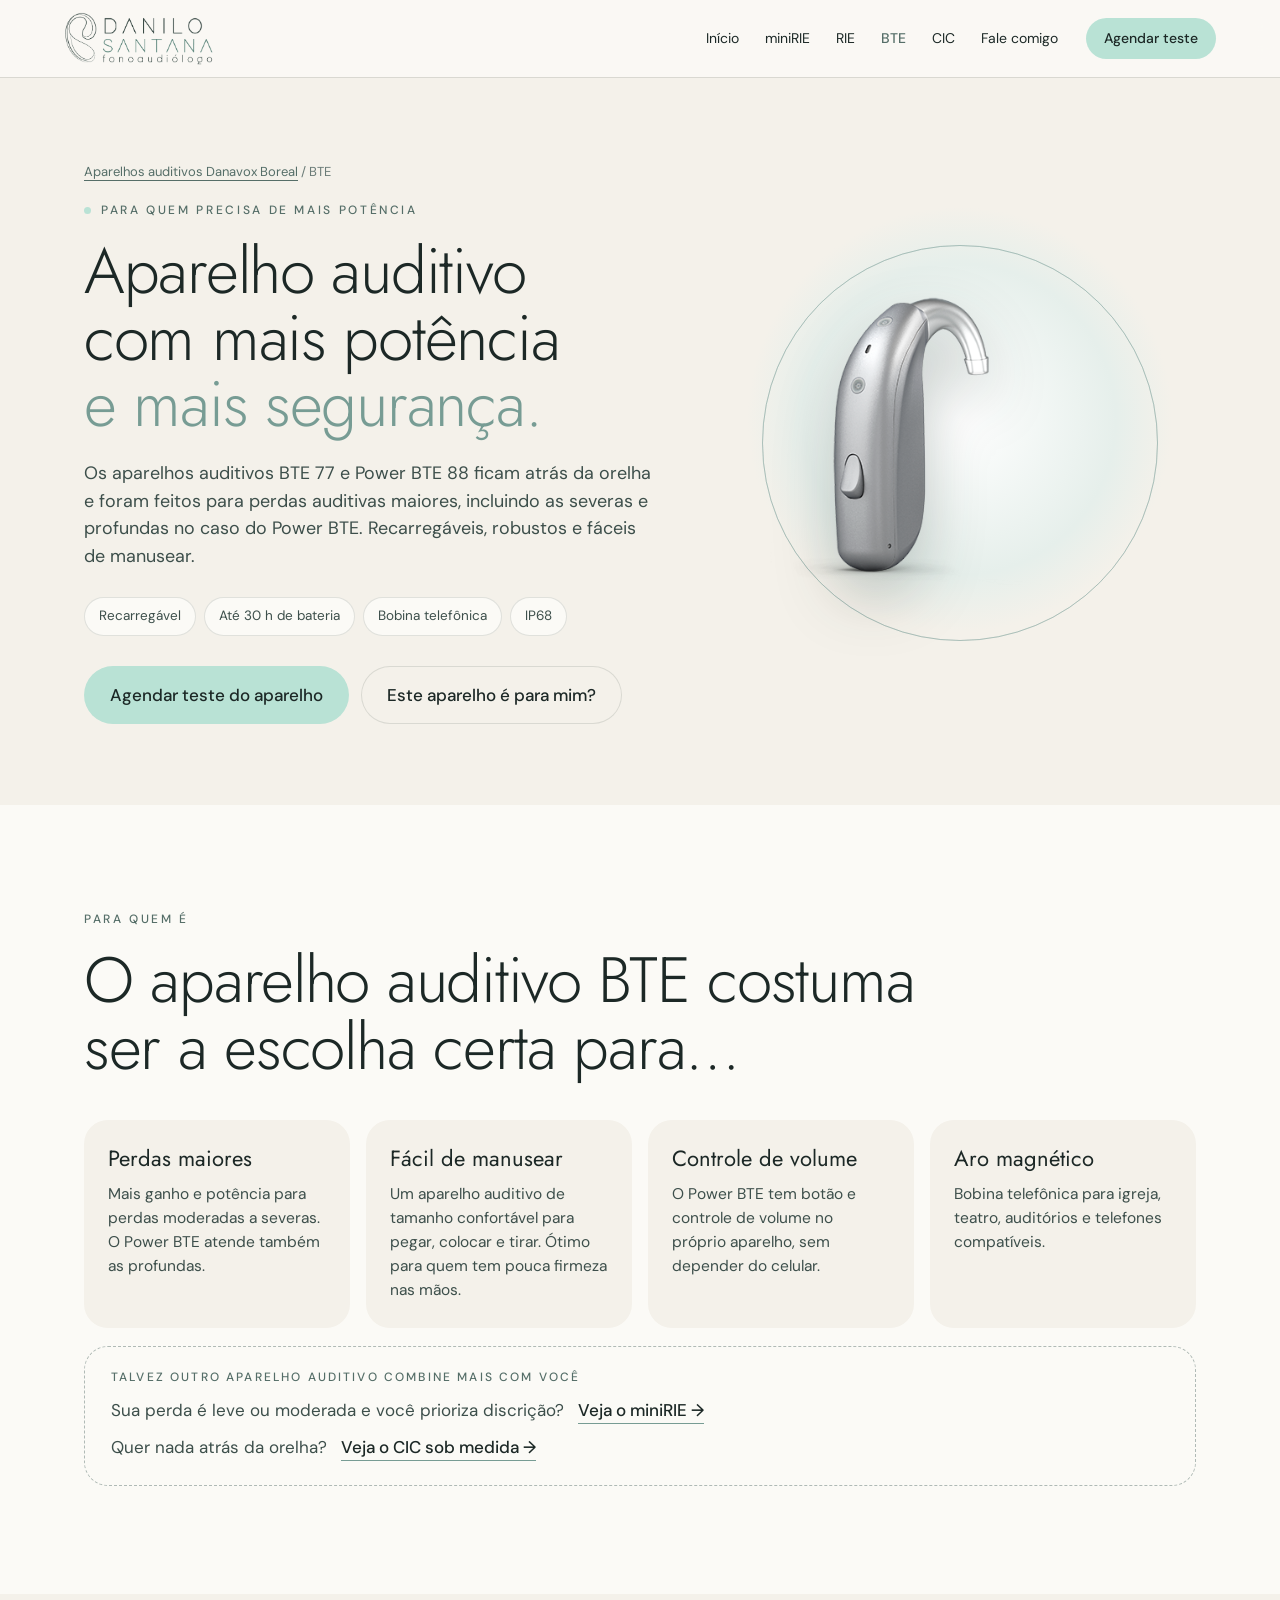
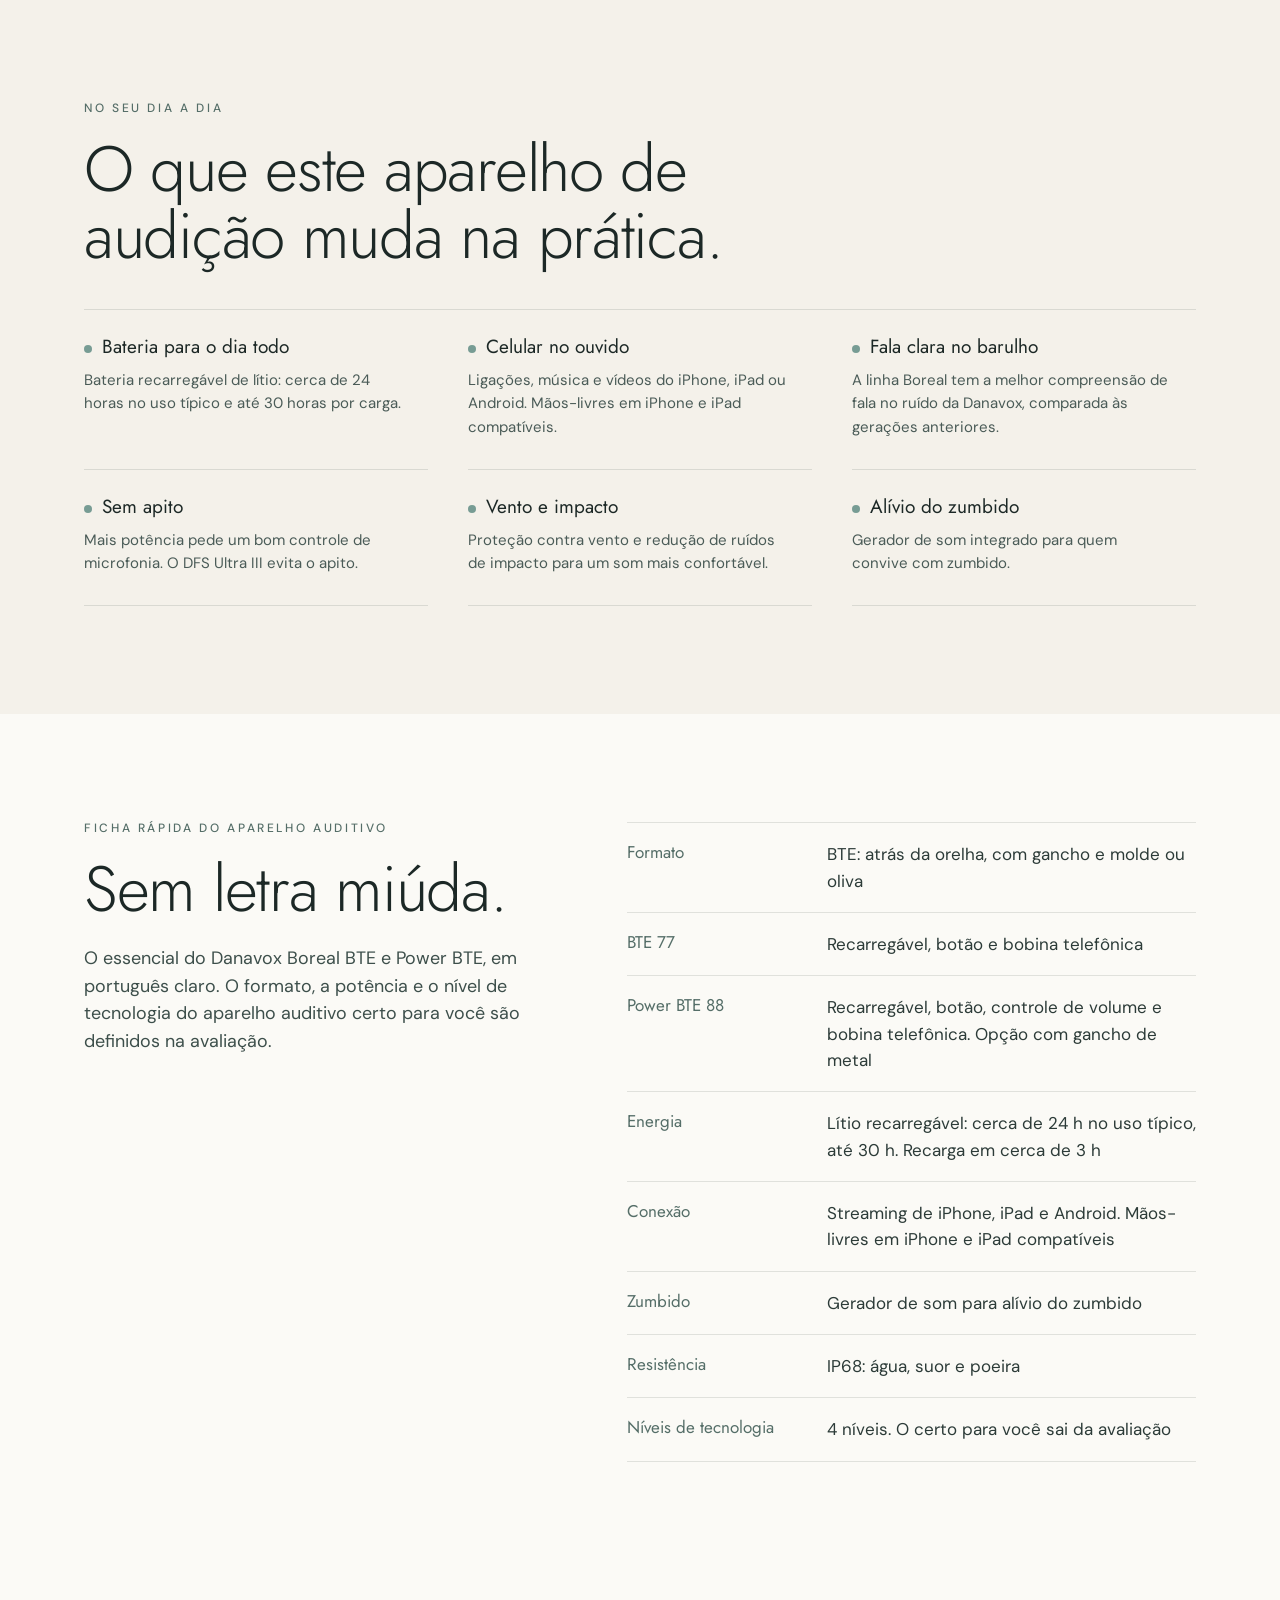
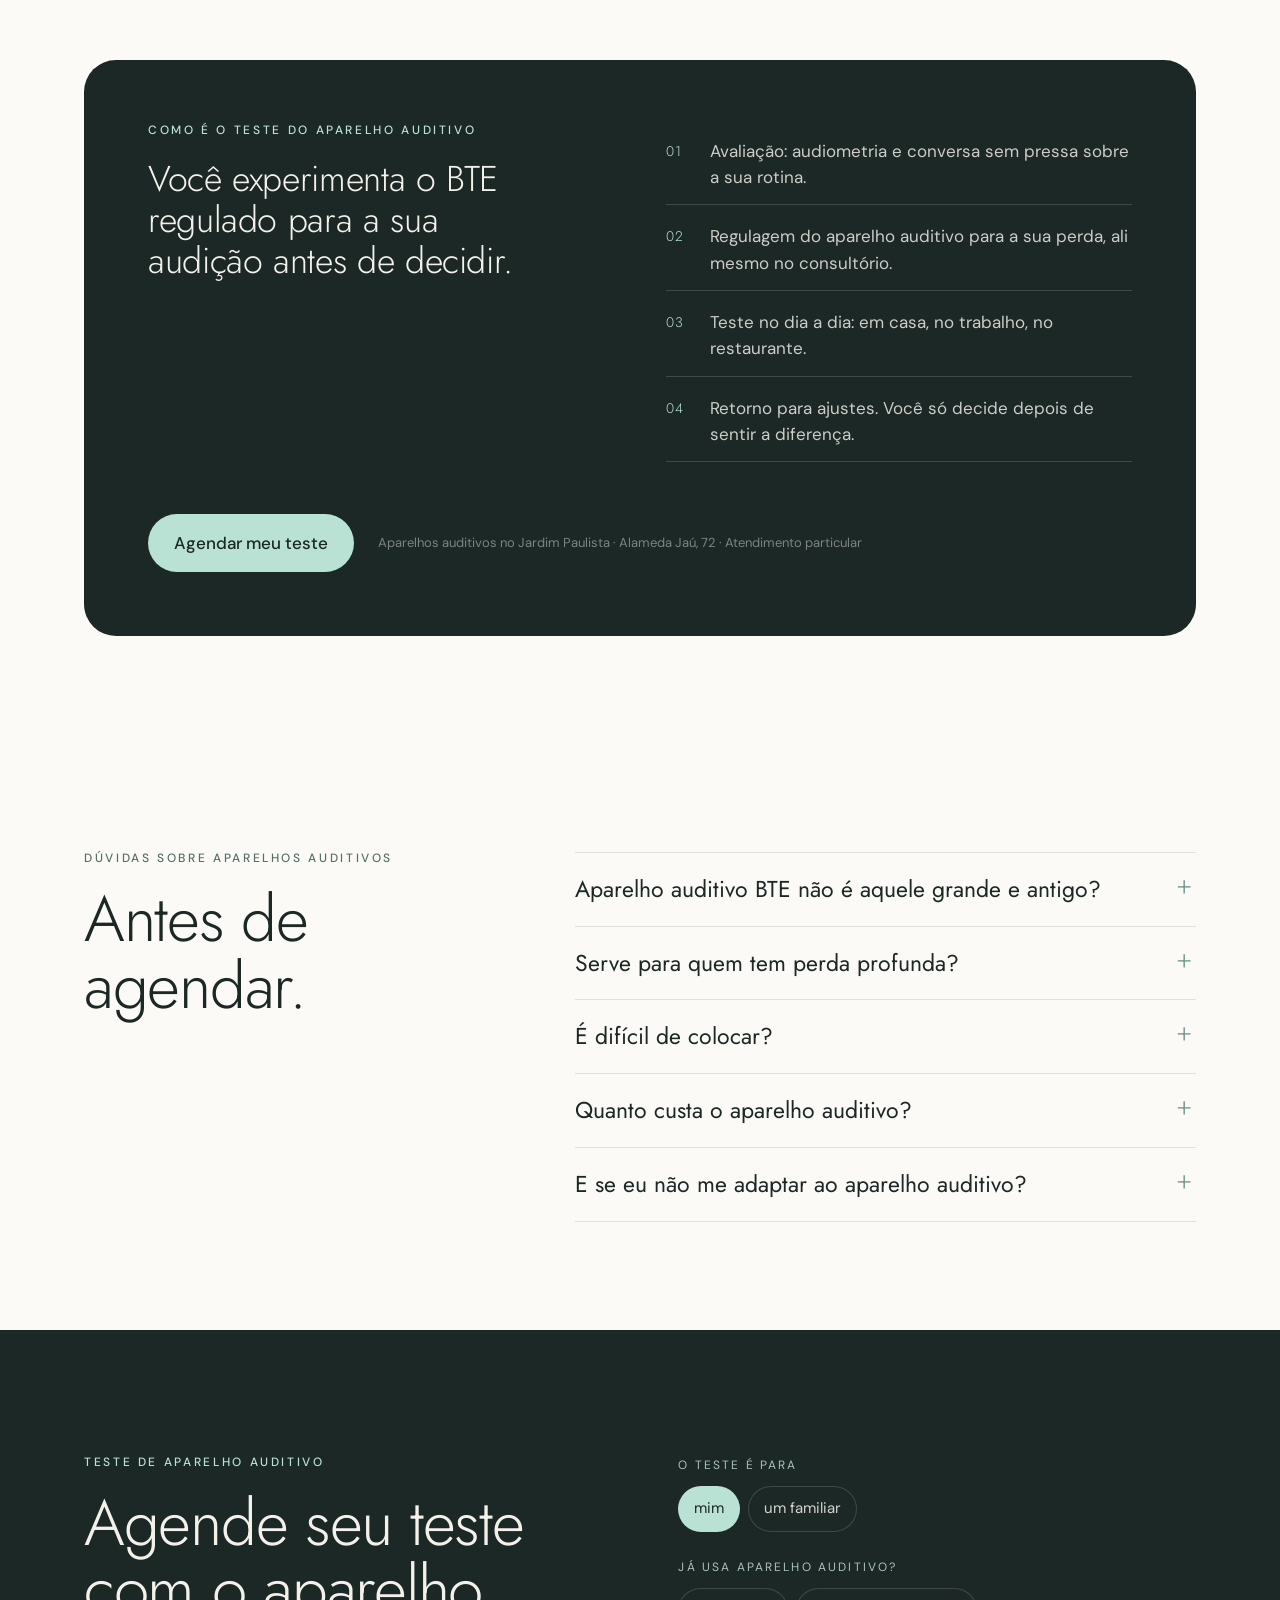
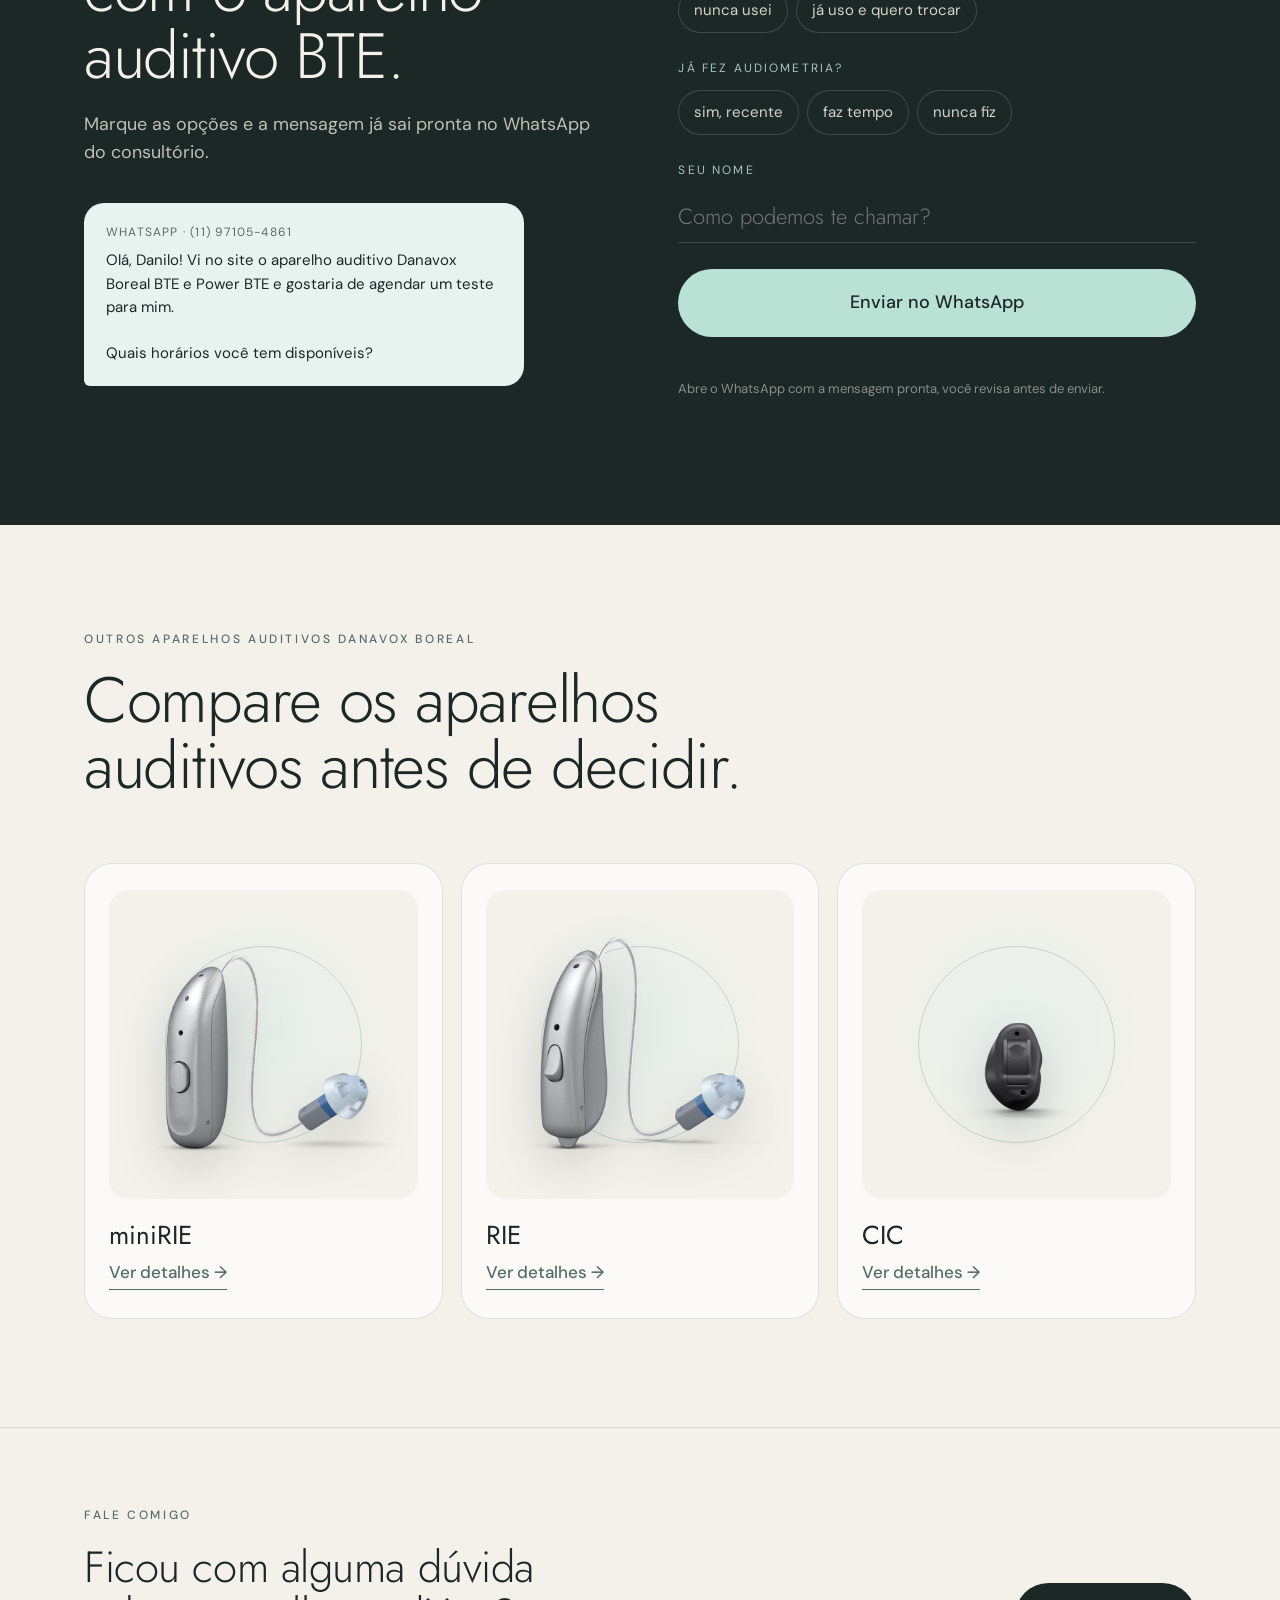
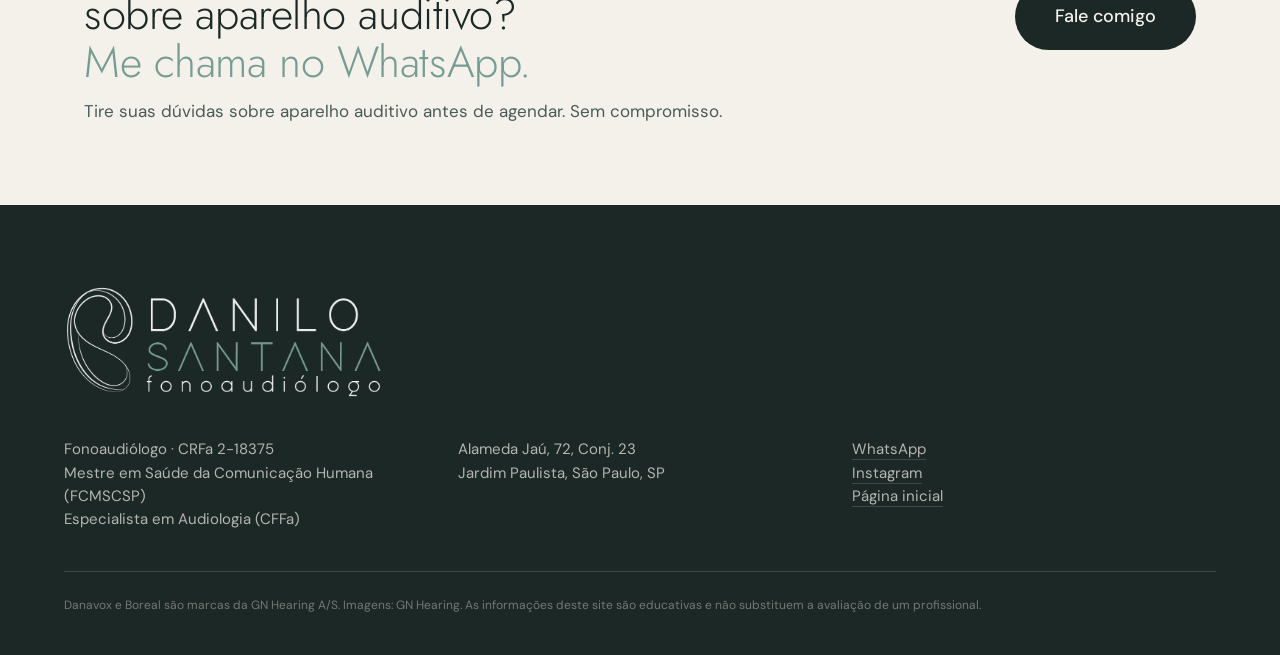
==== commit 5da77c33: "Fale comigo no WhatsApp em todas as páginas + troca imagem da orelha - Bloco 'Fale comigo' antes do " ====
--- a/aparelhos/bte/index.html
+++ b/aparelhos/bte/index.html
@@ -6,16 +6,22 @@
 <title>Aparelho auditivo Danavox Boreal BTE e Power BTE | Teste com o fonoaudiólogo Danilo Santana, SP</title>
 <meta name="description" content="Conheça e agende um teste do Danavox Boreal BTE 77 e Power BTE 88: mais potência para perdas maiores, recarregável, fácil de manusear, com bobina telefônica. Jardim Paulista, SP.">
 <meta name="theme-color" content="#f4f1ea">
-<meta property="og:title" content="Danavox Boreal BTE e Power BTE | Agende seu teste">
+<meta property="og:title" content="Aparelho auditivo Danavox Boreal BTE e Power BTE | Danilo Santana Aparelhos Auditivos">
 <meta property="og:description" content="Conheça e agende um teste do Danavox Boreal BTE 77 e Power BTE 88: mais potência para perdas maiores, recarregável, fácil de manusear, com bobina telefônica. Jardim Paulista, SP.">
-<meta property="og:image" content="../../img/boreal/bte.png">
+<meta property="og:image" content="https://hctoliv.github.io/danilo-santana/img/og-aparelhos.jpg">
+<meta property="og:image:width" content="1200">
+<meta property="og:image:height" content="630">
+<meta property="og:url" content="https://hctoliv.github.io/danilo-santana/aparelhos/bte/">
+<meta property="og:type" content="website">
+<meta property="og:site_name" content="Danilo Santana | Aparelhos Auditivos">
+<meta name="twitter:card" content="summary_large_image">
 <link rel="canonical" href="https://hctoliv.github.io/danilo-santana/aparelhos/bte/">
 <link rel="icon" href="../../img/mark-dark.png">
 <link rel="preconnect" href="https://fonts.googleapis.com">
 <link rel="preconnect" href="https://fonts.gstatic.com" crossorigin>
 <link href="https://fonts.googleapis.com/css2?family=DM+Sans:opsz,wght@9..40,300;9..40,400;9..40,500;9..40,600&family=Jost:wght@200;300;400;500&display=swap" rel="stylesheet">
-<link rel="stylesheet" href="../../styles.css?v=6">
-<link rel="stylesheet" href="../../aparelho.css?v=6">
+<link rel="stylesheet" href="../../styles.css?v=7">
+<link rel="stylesheet" href="../../aparelho.css?v=7">
 <script type="application/ld+json">{"@context": "https://schema.org", "@type": "BreadcrumbList", "itemListElement": [{"@type": "ListItem", "position": 1, "name": "Danilo Santana Fonoaudiólogo", "item": "https://hctoliv.github.io/danilo-santana/"}, {"@type": "ListItem", "position": 2, "name": "Danavox Boreal BTE e Power BTE", "item": "https://hctoliv.github.io/danilo-santana/aparelhos/bte/"}]}</script>
 </head>
 <body class="pd" data-model="Danavox Boreal BTE e Power BTE">
@@ -31,6 +37,7 @@
     <a href="../rie/">RIE</a>
     <a href="../bte/" aria-current="page">BTE</a>
     <a href="../cic/">CIC</a>
+    <a href="https://wa.me/5511971054861?text=Ol%C3%A1%2C%20Danilo%21%20Vim%20pelo%20site%20e%20queria%20tirar%20uma%20d%C3%BAvida%20sobre%20aparelho%20auditivo." target="_blank" rel="noopener">Fale comigo</a>
   </nav>
   <a class="btn btn--sm nav__cta" href="#agendar">Agendar teste</a>
   <button class="nav__burger" id="burger" aria-label="Abrir menu" aria-expanded="false"><span></span><span></span></button>
@@ -205,6 +212,17 @@
 </section>
 </main>
 
+<section class="talk">
+  <div class="wrap talk__inner">
+    <div>
+      <p class="eyebrow eyebrow--dark">Fale comigo</p>
+      <h2 class="talk__t">Ficou com alguma dúvida sobre aparelho auditivo? <em>Me chama no WhatsApp.</em></h2>
+      <p class="talk__s">Tire suas dúvidas sobre aparelho auditivo antes de agendar. Sem compromisso.</p>
+    </div>
+    <a class="btn btn--big talk__btn" href="https://wa.me/5511971054861?text=Ol%C3%A1%2C%20Danilo%21%20Vim%20pelo%20site%20e%20queria%20tirar%20uma%20d%C3%BAvida%20sobre%20aparelho%20auditivo." target="_blank" rel="noopener">Fale comigo</a>
+  </div>
+</section>
+
 <footer class="foot">
   <img class="foot__logo" src="../../img/logo-light.png" alt="Danilo Santana fonoaudiólogo" width="870" height="307" loading="lazy">
   <div class="foot__cols">
@@ -215,10 +233,11 @@
   <p class="foot__fine">Danavox e Boreal são marcas da GN Hearing A/S. Imagens: GN Hearing. As informações deste site são educativas e não substituem a avaliação de um profissional.</p>
 </footer>
 
-<a class="wa-float" href="#agendar" aria-label="Agendar teste pelo WhatsApp">
+<a class="wa-float" href="https://wa.me/5511971054861?text=Ol%C3%A1%2C%20Danilo%21%20Vim%20pelo%20site%20e%20queria%20tirar%20uma%20d%C3%BAvida%20sobre%20aparelho%20auditivo." target="_blank" rel="noopener" aria-label="Fale comigo no WhatsApp">
   <svg viewBox="0 0 32 32" aria-hidden="true"><path d="M16 3C8.8 3 3 8.7 3 15.8c0 2.5.7 4.9 2 7L3 29l6.4-2c2 1.1 4.3 1.7 6.6 1.7 7.2 0 13-5.7 13-12.8S23.2 3 16 3zm0 23.4c-2.1 0-4.1-.6-5.9-1.6l-.4-.3-3.8 1.2 1.2-3.7-.3-.4a10.4 10.4 0 0 1-1.7-5.8C5.1 9.9 10 5.2 16 5.2s10.9 4.7 10.9 10.6S22 26.4 16 26.4zm6-7.9c-.3-.2-1.9-.9-2.2-1-.3-.1-.5-.2-.7.2l-1 1.2c-.2.2-.4.2-.7.1-.3-.2-1.4-.5-2.6-1.6-1-.9-1.6-1.9-1.8-2.2-.2-.3 0-.5.1-.7l.5-.6.3-.5c.1-.2 0-.4 0-.6l-1-2.4c-.3-.6-.5-.5-.7-.5h-.6c-.2 0-.6.1-.9.4-.3.3-1.1 1.1-1.1 2.7s1.2 3.2 1.3 3.4c.2.2 2.3 3.5 5.6 4.9 2.8 1.1 3.3.9 4 .8.6-.1 1.9-.8 2.2-1.5.3-.7.3-1.4.2-1.5-.1-.2-.3-.3-.6-.4z"/></svg>
+  <span>Fale comigo</span>
 </a>
 
-<script src="../../aparelho.js?v=6"></script>
+<script src="../../aparelho.js?v=7"></script>
 </body>
 </html>
--- a/aparelho.css
+++ b/aparelho.css
@@ -66,3 +66,18 @@
   .pd-others{grid-template-columns:repeat(3,72vw)}
 }
 .foot__cols{grid-template-columns:repeat(auto-fit,minmax(200px,1fr))}
+
+/* Fale comigo */
+.talk{background:var(--cream);padding:clamp(60px,9vh,100px) 0;border-top:1px solid var(--line)}
+.talk__inner{display:flex;align-items:center;justify-content:space-between;gap:30px;flex-wrap:wrap}
+.talk__t{font:300 clamp(28px,3.4vw,46px)/1.1 var(--disp);letter-spacing:-.01em;max-width:22ch;text-wrap:balance}
+.talk__s{margin-top:12px;color:#4a5b57}
+.talk__btn{width:auto;padding:20px 40px;background:var(--ink);color:var(--cream)}
+.talk__btn:hover{background:var(--ink2)}
+.wa-float{width:auto;height:auto;padding:14px 20px 14px 16px;border-radius:999px;display:flex;align-items:center;gap:10px;text-decoration:none;color:var(--ink);font-weight:500;font-size:15px}
+.wa-float svg{width:24px}
+.process__frame img{width:100%;height:100%;object-fit:cover}
+@media (max-width:760px){
+  .talk__btn{width:100%}
+  .wa-float{padding:12px 16px 12px 13px;font-size:14px}
+}
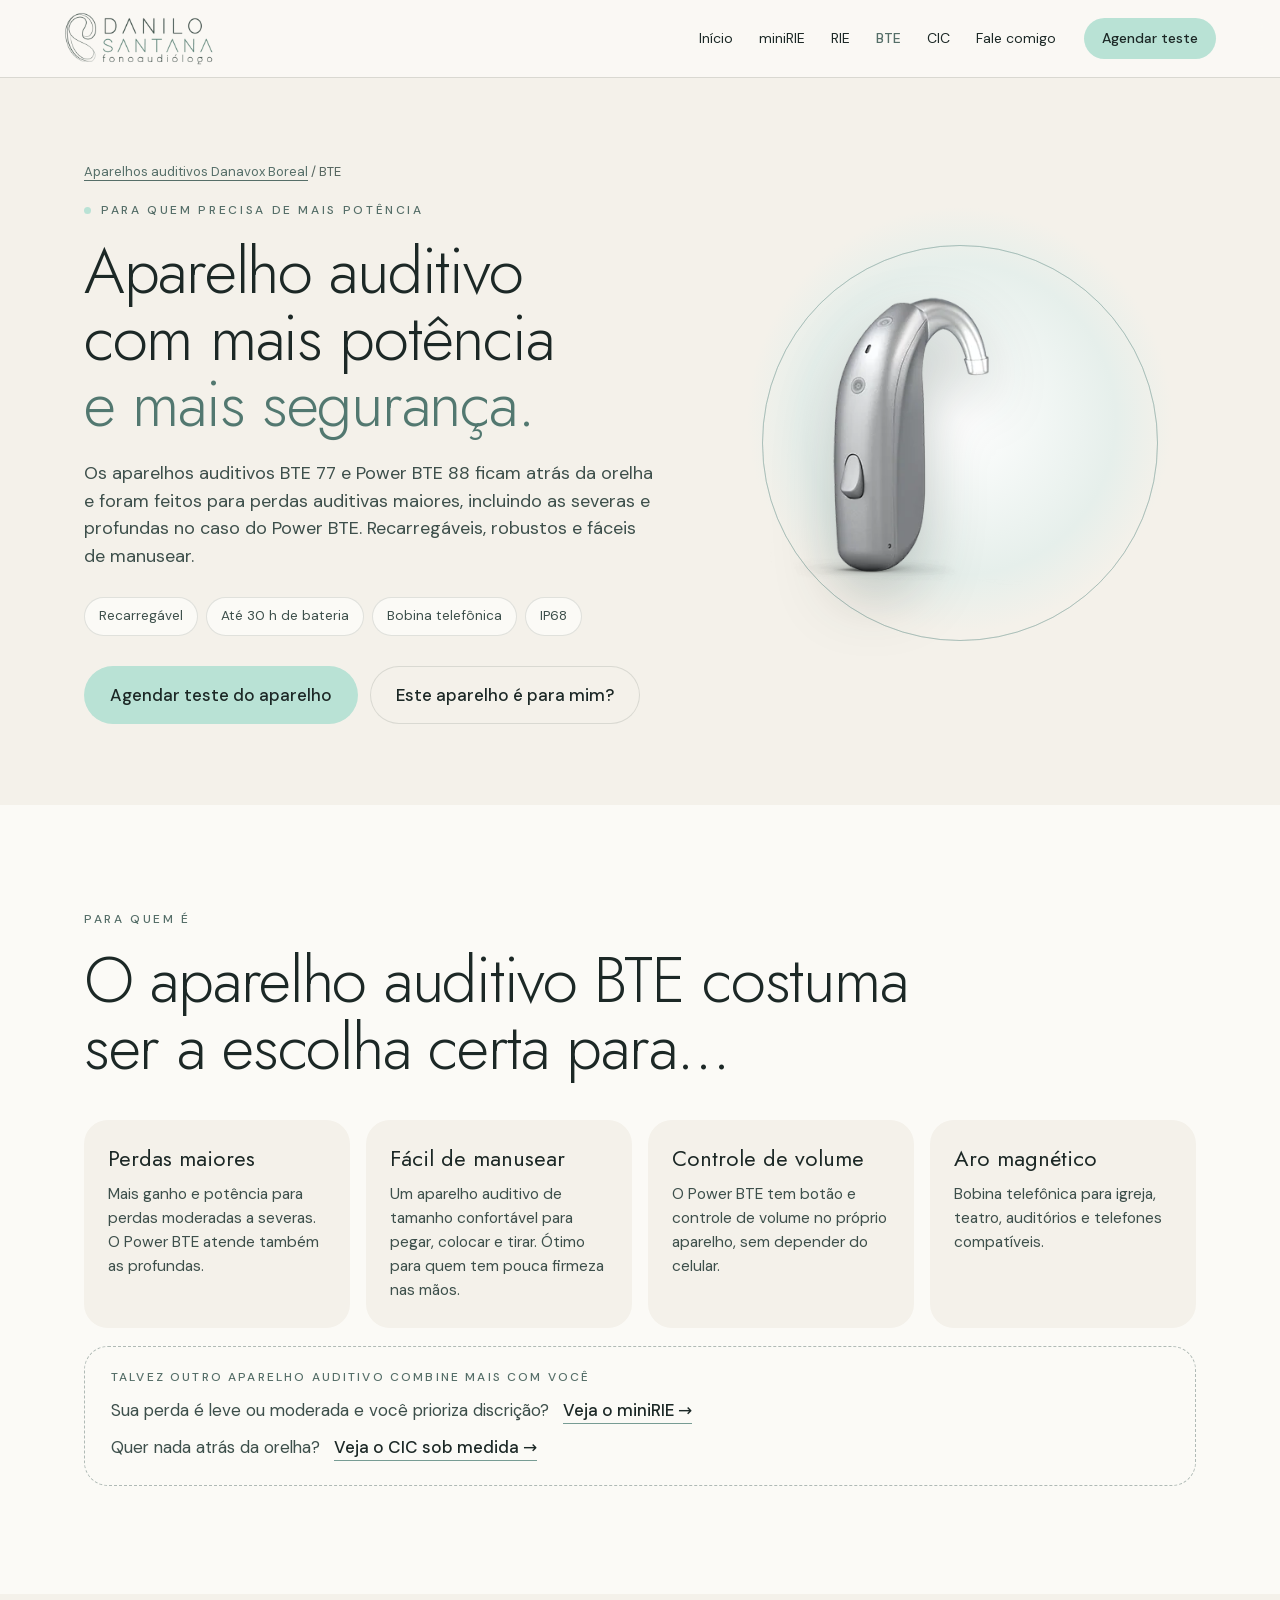
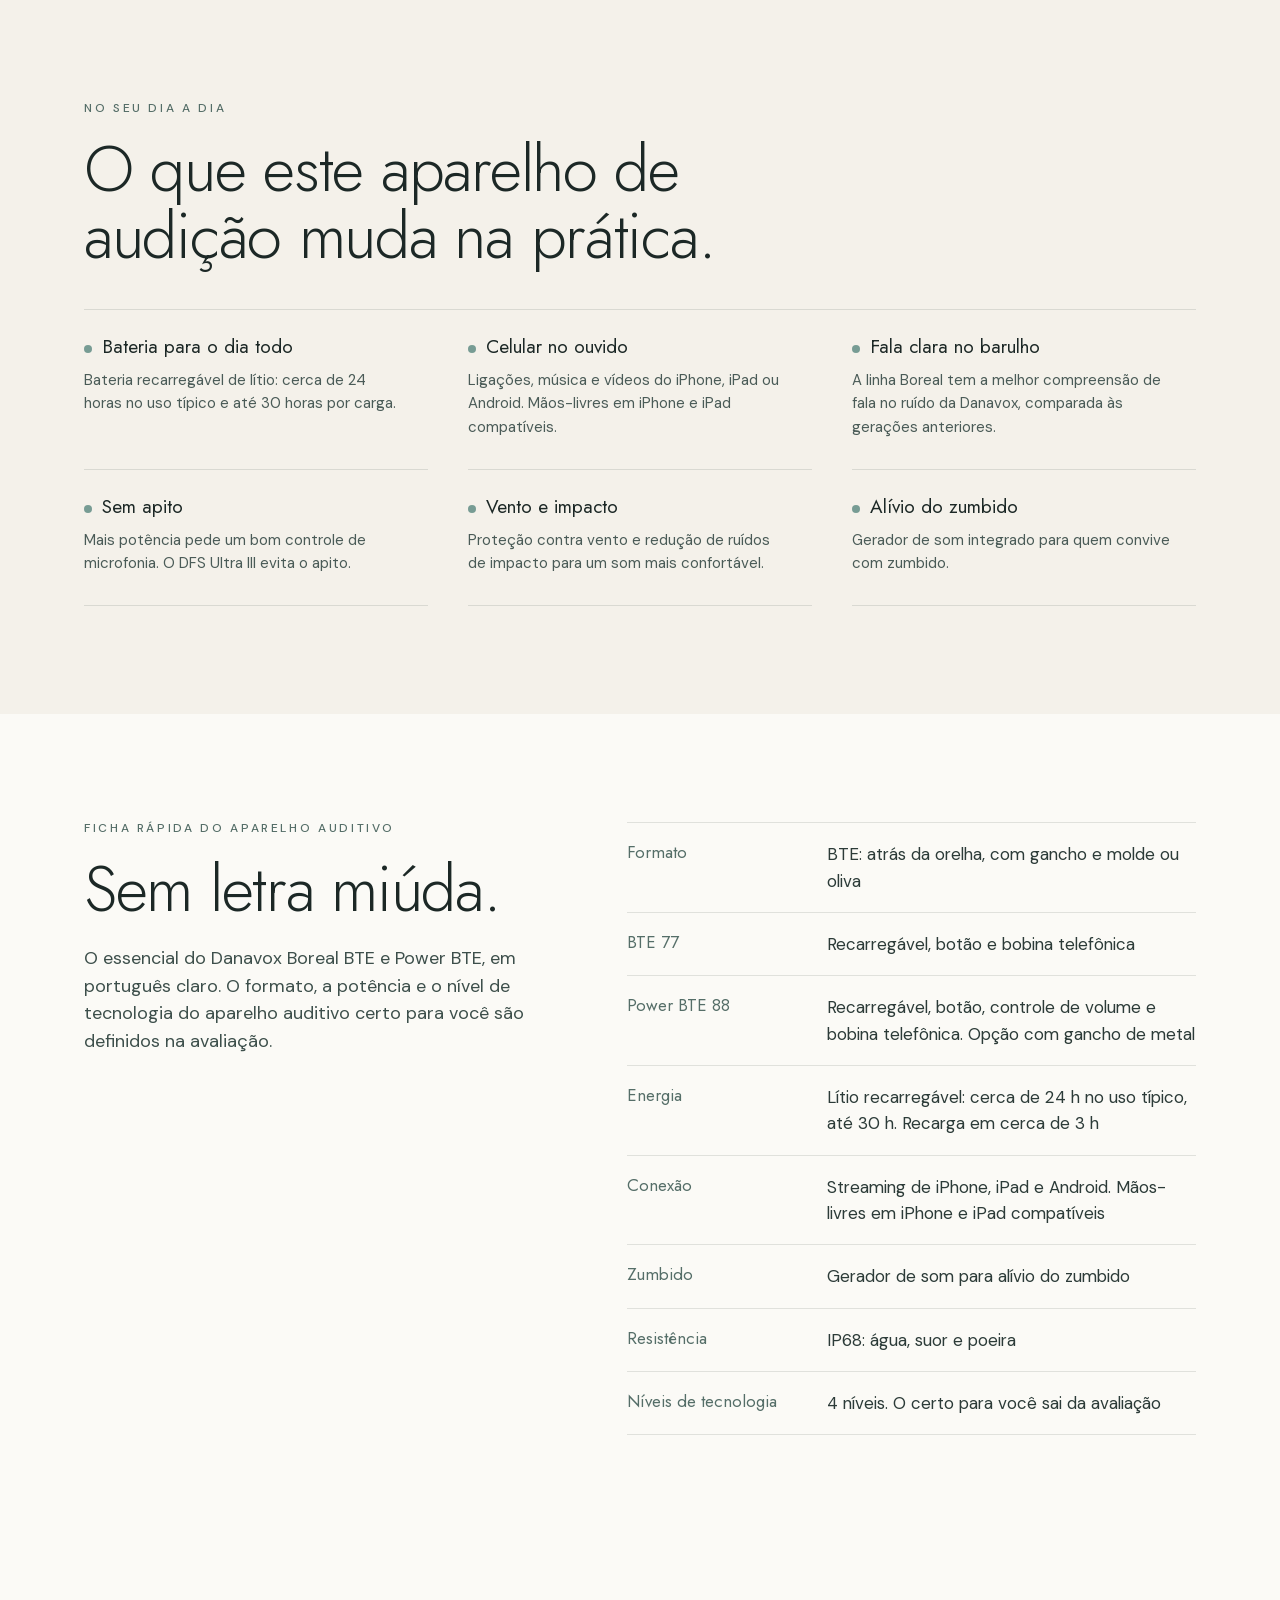
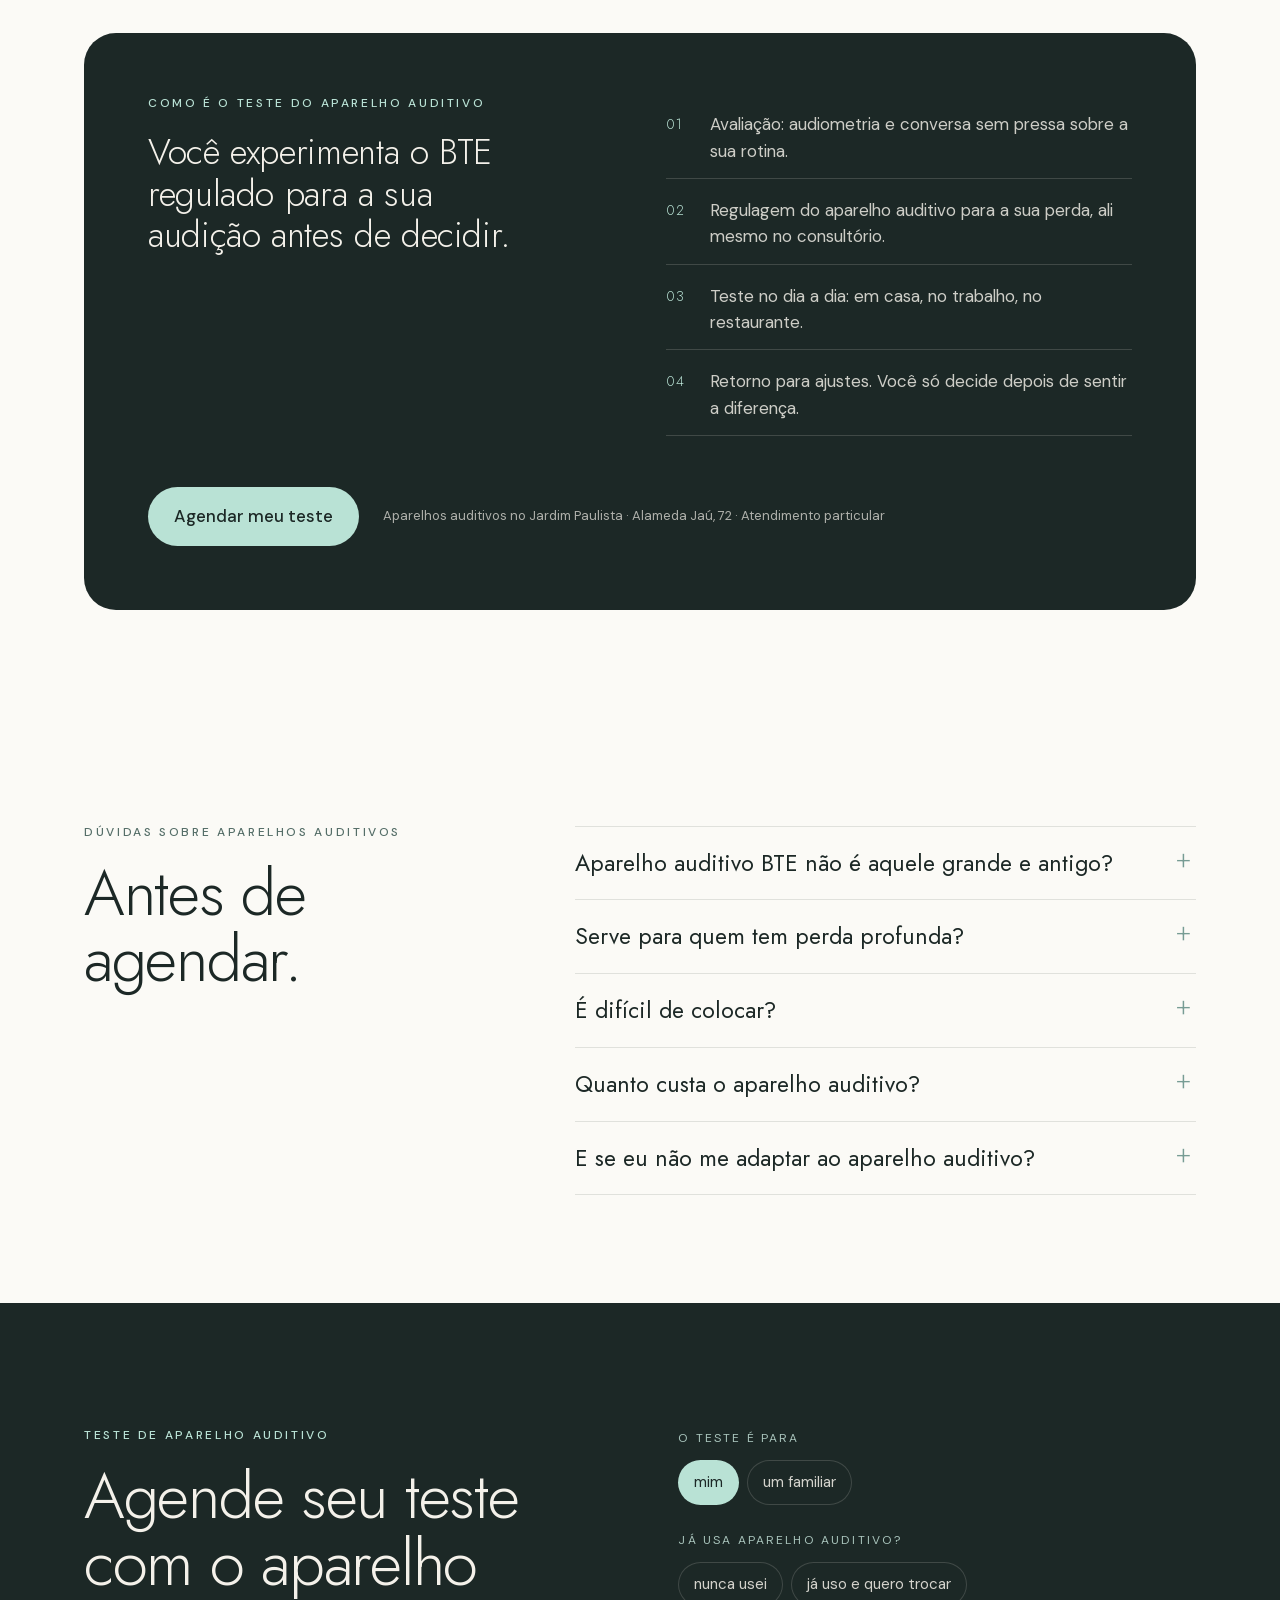
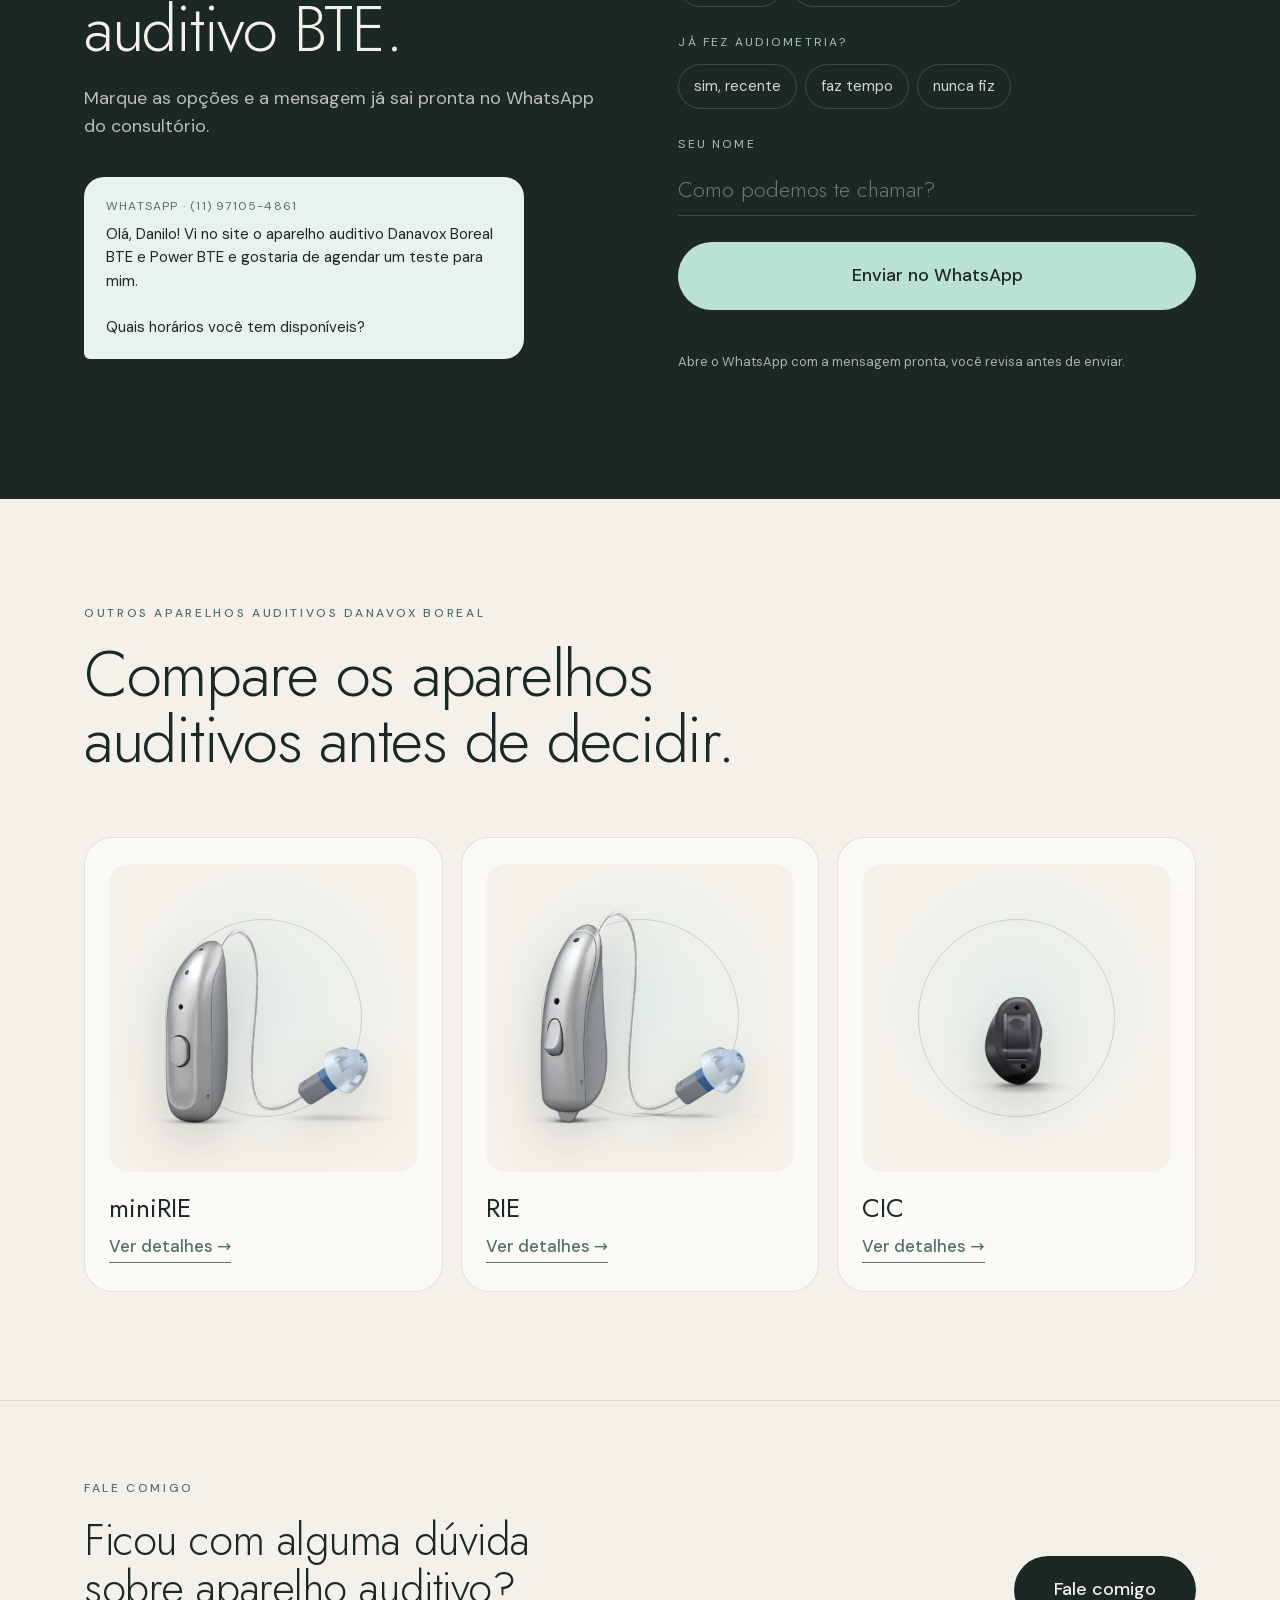
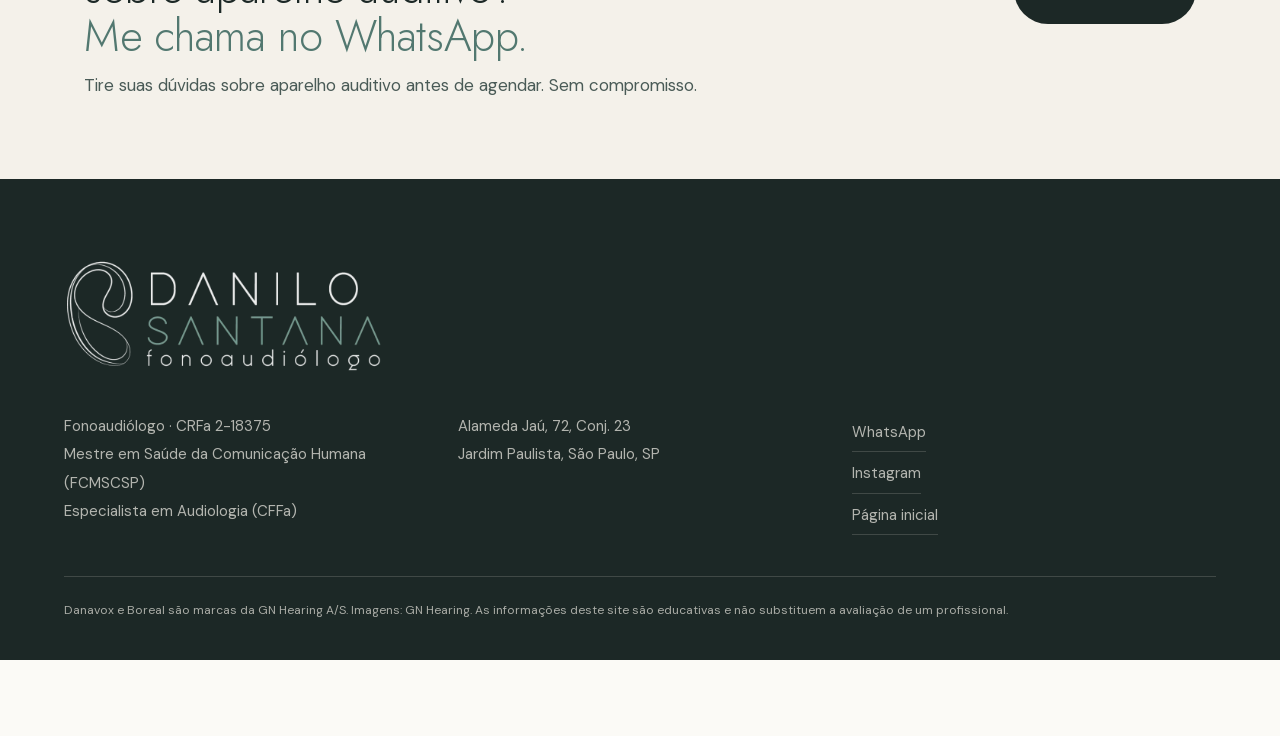
==== commit 20fe14f4: "Performance e acessibilidade: Core Web Vitals no verde - Fontes Jost e DM Sans hospedadas no site (s" ====
--- a/aparelhos/bte/index.html
+++ b/aparelhos/bte/index.html
@@ -17,19 +17,18 @@
 <meta name="twitter:card" content="summary_large_image">
 <link rel="canonical" href="https://hctoliv.github.io/danilo-santana/aparelhos/bte/">
 <link rel="icon" href="../../img/mark-dark.png">
-<link rel="preconnect" href="https://fonts.googleapis.com">
-<link rel="preconnect" href="https://fonts.gstatic.com" crossorigin>
-<link href="https://fonts.googleapis.com/css2?family=DM+Sans:opsz,wght@9..40,300;9..40,400;9..40,500;9..40,600&family=Jost:wght@200;300;400;500&display=swap" rel="stylesheet">
-<link rel="stylesheet" href="../../styles.css?v=7">
-<link rel="stylesheet" href="../../aparelho.css?v=7">
+<link rel="preload" as="image" href="../../img/boreal/bte.webp" fetchpriority="high">
+<link rel="preload" href="../../fonts/jost-latin.woff2" as="font" type="font/woff2" crossorigin>
+<link rel="stylesheet" href="../../styles.css?v=10">
+<link rel="stylesheet" href="../../aparelho.css?v=10">
 <script type="application/ld+json">{"@context": "https://schema.org", "@type": "BreadcrumbList", "itemListElement": [{"@type": "ListItem", "position": 1, "name": "Danilo Santana Fonoaudiólogo", "item": "https://hctoliv.github.io/danilo-santana/"}, {"@type": "ListItem", "position": 2, "name": "Danavox Boreal BTE e Power BTE", "item": "https://hctoliv.github.io/danilo-santana/aparelhos/bte/"}]}</script>
 </head>
 <body class="pd" data-model="Danavox Boreal BTE e Power BTE">
 
 <header class="nav solid" id="nav">
   <a class="nav__logo" href="../../" aria-label="Danilo Santana, fonoaudiólogo: página inicial">
-    <img class="logo-l" src="../../img/logo-light.png" alt="Danilo Santana fonoaudiólogo" width="870" height="307">
-    <img class="logo-d" src="../../img/logo-dark.png" alt="" width="870" height="307">
+    <img class="logo-l" src="../../img/logo-light.webp" alt="Danilo Santana fonoaudiólogo" width="420" height="148">
+    <img class="logo-d" src="../../img/logo-dark.webp" alt="" width="420" height="148">
   </a>
   <nav class="nav__links" id="menu">
     <a href="../../">Início</a>
@@ -57,7 +56,7 @@
         <a class="btn btn--ghost-dark" href="#para-quem">Este aparelho é para mim?</a>
       </div>
     </div>
-    <div class="pd-art"><img src="../../img/boreal/bte.png" alt="Aparelho auditivo Danavox Boreal BTE 77 recarregável, prata" width="484" height="400" fetchpriority="high"></div>
+    <div class="pd-art"><img src="../../img/boreal/bte.webp" alt="Aparelho auditivo Danavox Boreal BTE 77 recarregável, prata" width="484" height="400" fetchpriority="high"></div>
   </div>
 </section>
 
@@ -196,15 +195,15 @@
     <h2 class="h2">Compare os aparelhos auditivos antes de decidir.</h2>
     <div class="formats pd-others">
       <a class="format pd-other" href="../minirie/">
-        <div class="format__art"><img src="../../img/boreal/minirie.png" alt="Aparelho auditivo Danavox Boreal miniRIE 60S recarregável, prata" width="484" height="400" loading="lazy"></div>
+        <div class="format__art"><img src="../../img/boreal/minirie.webp" alt="Aparelho auditivo Danavox Boreal miniRIE 60S recarregável, prata" width="484" height="400" loading="lazy"></div>
         <h3>miniRIE</h3><span class="link-arrow">Ver detalhes</span>
       </a>
       <a class="format pd-other" href="../rie/">
-        <div class="format__art"><img src="../../img/boreal/rie.png" alt="Aparelho auditivo Danavox Boreal RIE 61, prata" width="484" height="400" loading="lazy"></div>
+        <div class="format__art"><img src="../../img/boreal/rie.webp" alt="Aparelho auditivo Danavox Boreal RIE 61, prata" width="484" height="400" loading="lazy"></div>
         <h3>RIE</h3><span class="link-arrow">Ver detalhes</span>
       </a>
       <a class="format pd-other" href="../cic/">
-        <div class="format__art"><img src="../../img/boreal/cic.png" alt="Aparelho auditivo Danavox CIC sob medida, cor anthracite" width="448" height="400" loading="lazy"></div>
+        <div class="format__art"><img src="../../img/boreal/cic.webp" alt="Aparelho auditivo Danavox CIC sob medida, cor anthracite" width="448" height="400" loading="lazy"></div>
         <h3>CIC</h3><span class="link-arrow">Ver detalhes</span>
       </a>
     </div>
@@ -224,7 +223,7 @@
 </section>
 
 <footer class="foot">
-  <img class="foot__logo" src="../../img/logo-light.png" alt="Danilo Santana fonoaudiólogo" width="870" height="307" loading="lazy">
+  <img class="foot__logo" src="../../img/logo-light.webp" alt="Danilo Santana fonoaudiólogo" width="420" height="148" loading="lazy">
   <div class="foot__cols">
     <p>Fonoaudiólogo · CRFa 2-18375<br>Mestre em Saúde da Comunicação Humana (FCMSCSP)<br>Especialista em Audiologia (CFFa)</p>
     <p>Alameda Jaú, 72, Conj. 23<br>Jardim Paulista, São Paulo, SP</p>
@@ -238,6 +237,6 @@
   <span>Fale comigo</span>
 </a>
 
-<script src="../../aparelho.js?v=7"></script>
+<script src="../../aparelho.js?v=10" defer></script>
 </body>
 </html>
--- a/styles.css
+++ b/styles.css
@@ -1,3 +1,5 @@
+@font-face{font-family:"Jost";font-style:normal;font-weight:100 900;font-display:optional;src:url(fonts/jost-latin.woff2) format("woff2");unicode-range:U+0000-00FF,U+0131,U+0152-0153,U+02BB-02BC,U+02C6,U+02DA,U+02DC,U+0304,U+0308,U+0329,U+2000-206F,U+20AC,U+2122,U+2191,U+2193,U+2212,U+2215,U+FEFF,U+FFFD}
+@font-face{font-family:"DM Sans";font-style:normal;font-weight:100 1000;font-display:optional;src:url(fonts/dmsans-latin.woff2) format("woff2");unicode-range:U+0000-00FF,U+0131,U+0152-0153,U+02BB-02BC,U+02C6,U+02DA,U+02DC,U+0304,U+0308,U+0329,U+2000-206F,U+20AC,U+2122,U+2191,U+2193,U+2212,U+2215,U+FEFF,U+FFFD}
 :root{
   --ink:#1c2826; --ink2:#243431; --sage:#556e68; --teal:#779c94; --mist:#a9c4bc; --glow:#b9e2d5;
   --cream:#f4f1ea; --paper:#fbfaf6; --line:rgba(28,40,38,.12); --linel:rgba(244,241,234,.16);
@@ -94,13 +96,15 @@
 .hero__scroll{position:absolute;right:var(--pad);bottom:36px;font-size:11px;letter-spacing:.25em;text-transform:uppercase;color:rgba(244,241,234,.45);display:flex;flex-direction:column;align-items:center;gap:10px;z-index:3}
 .hero__scroll span{width:1px;height:46px;background:linear-gradient(var(--glow),transparent);animation:drip 2s infinite}
 @keyframes drip{0%{transform:scaleY(0);transform-origin:top}50%{transform:scaleY(1);transform-origin:top}51%{transform-origin:bottom}100%{transform:scaleY(0);transform-origin:bottom}}
-.ready .hero__copy .eyebrow,.ready .hero__lead,.ready .hero__ctas,.ready .hero__chips{animation:fadeUp 1s .3s var(--ease) both}
+.ready .hero__copy .eyebrow,.ready .hero__lead,.ready .hero__chips{animation:fadeUp 1s .3s var(--ease) both}
+.ready .hero__ctas{animation:riseUp 1s .3s var(--ease) both}
+@keyframes riseUp{from{transform:translateY(14px)}to{transform:none}}
 
 /* MANIFESTO */
 .manifesto{background:var(--ink);color:var(--cream);padding:clamp(100px,16vh,180px) var(--pad);position:relative;z-index:2}
 .manifesto__kicker{font:500 12px var(--body);letter-spacing:.22em;text-transform:uppercase;color:var(--mist);margin-bottom:30px;text-align:center}
 .manifesto__text{font:300 clamp(28px,4.3vw,60px)/1.18 var(--disp);letter-spacing:-.015em;max-width:1100px;margin:0 auto;text-align:center;text-wrap:balance}
-.manifesto__text .w{opacity:.14;transition:opacity .4s}
+.manifesto__text .w{opacity:.45;transition:opacity .4s}
 .manifesto__text .w.on{opacity:1}
 .manifesto__text strong{font-weight:400;color:var(--glow)}
 
@@ -158,7 +162,7 @@
 
 /* SOLUÇÕES */
 .solutions{background:var(--sage);color:var(--cream);padding:clamp(90px,14vh,160px) 0;position:relative;overflow:hidden}
-.solutions::before{content:"";position:absolute;right:-12vw;top:-10vw;width:48vw;aspect-ratio:190/305;background:url(img/mark-light.png) no-repeat center/contain;opacity:.07;pointer-events:none}
+.solutions::before{content:"";position:absolute;right:-12vw;top:-10vw;width:48vw;aspect-ratio:190/305;background:url(img/mark-light-lg.webp) no-repeat center/contain;opacity:.07;pointer-events:none}
 .solutions .eyebrow{color:var(--glow)}
 .sol{margin-top:56px;border-top:1px solid var(--linel)}
 .sol__item{display:grid;grid-template-columns:60px 1fr 40px;align-items:center;width:100%;text-align:left;padding:26px 0;border-bottom:1px solid var(--linel)}
@@ -275,7 +279,7 @@
 .foot__cols{display:grid;grid-template-columns:repeat(3,1fr);gap:30px;font-size:15px;padding-bottom:40px;border-bottom:1px solid var(--linel)}
 .foot a{text-decoration:none;border-bottom:1px solid var(--linel)}
 .foot a:hover{color:var(--glow)}
-.foot__fine{font-size:12px;margin-top:24px;color:rgba(244,241,234,.4)}
+.foot__fine{font-size:12px;margin-top:24px;color:rgba(244,241,234,.66)}
 
 .wa-float{position:fixed;right:20px;bottom:20px;z-index:40;width:58px;height:58px;border-radius:50%;background:var(--glow);display:grid;place-items:center;box-shadow:0 12px 30px -8px rgba(0,0,0,.4);transform:scale(0);transition:transform .5s var(--ease)}
 .wa-float.show{transform:scale(1)}
--- a/aparelho.css
+++ b/aparelho.css
@@ -81,3 +81,20 @@
   .talk__btn{width:100%}
   .wa-float{padding:12px 16px 12px 13px;font-size:14px}
 }
+
+/* Como funciona: uma imagem por etapa */
+.process__frame .process__img{position:absolute;inset:0;width:100%;height:100%;object-fit:cover;opacity:0;transform:scale(1.06);transition:opacity .8s var(--ease),transform 1.4s var(--ease)}
+.process__frame .process__img.on{opacity:1;transform:none}
+.step__img{display:none}
+@media (max-width:760px){
+  .process__media{display:none}
+  .step__img{display:block;width:100%;aspect-ratio:9/8;object-fit:cover;border-radius:50% 50% 22px 22px;margin-top:24px}
+}
+
+/* acessibilidade: contraste e áreas de toque */
+em{color:#527870}
+.fine:not(.fine--light),.sim__ticks button,.edu__cap,.timeline i,.score i,.crumb{color:#56655f}
+.fine--light{color:rgba(244,241,234,.68)}
+.choose__cta .fine{color:rgba(244,241,234,.68)}
+.foot__cols a{display:inline-block;padding:5px 0;margin:1px 0}
+.foot__cols p{line-height:1.9}
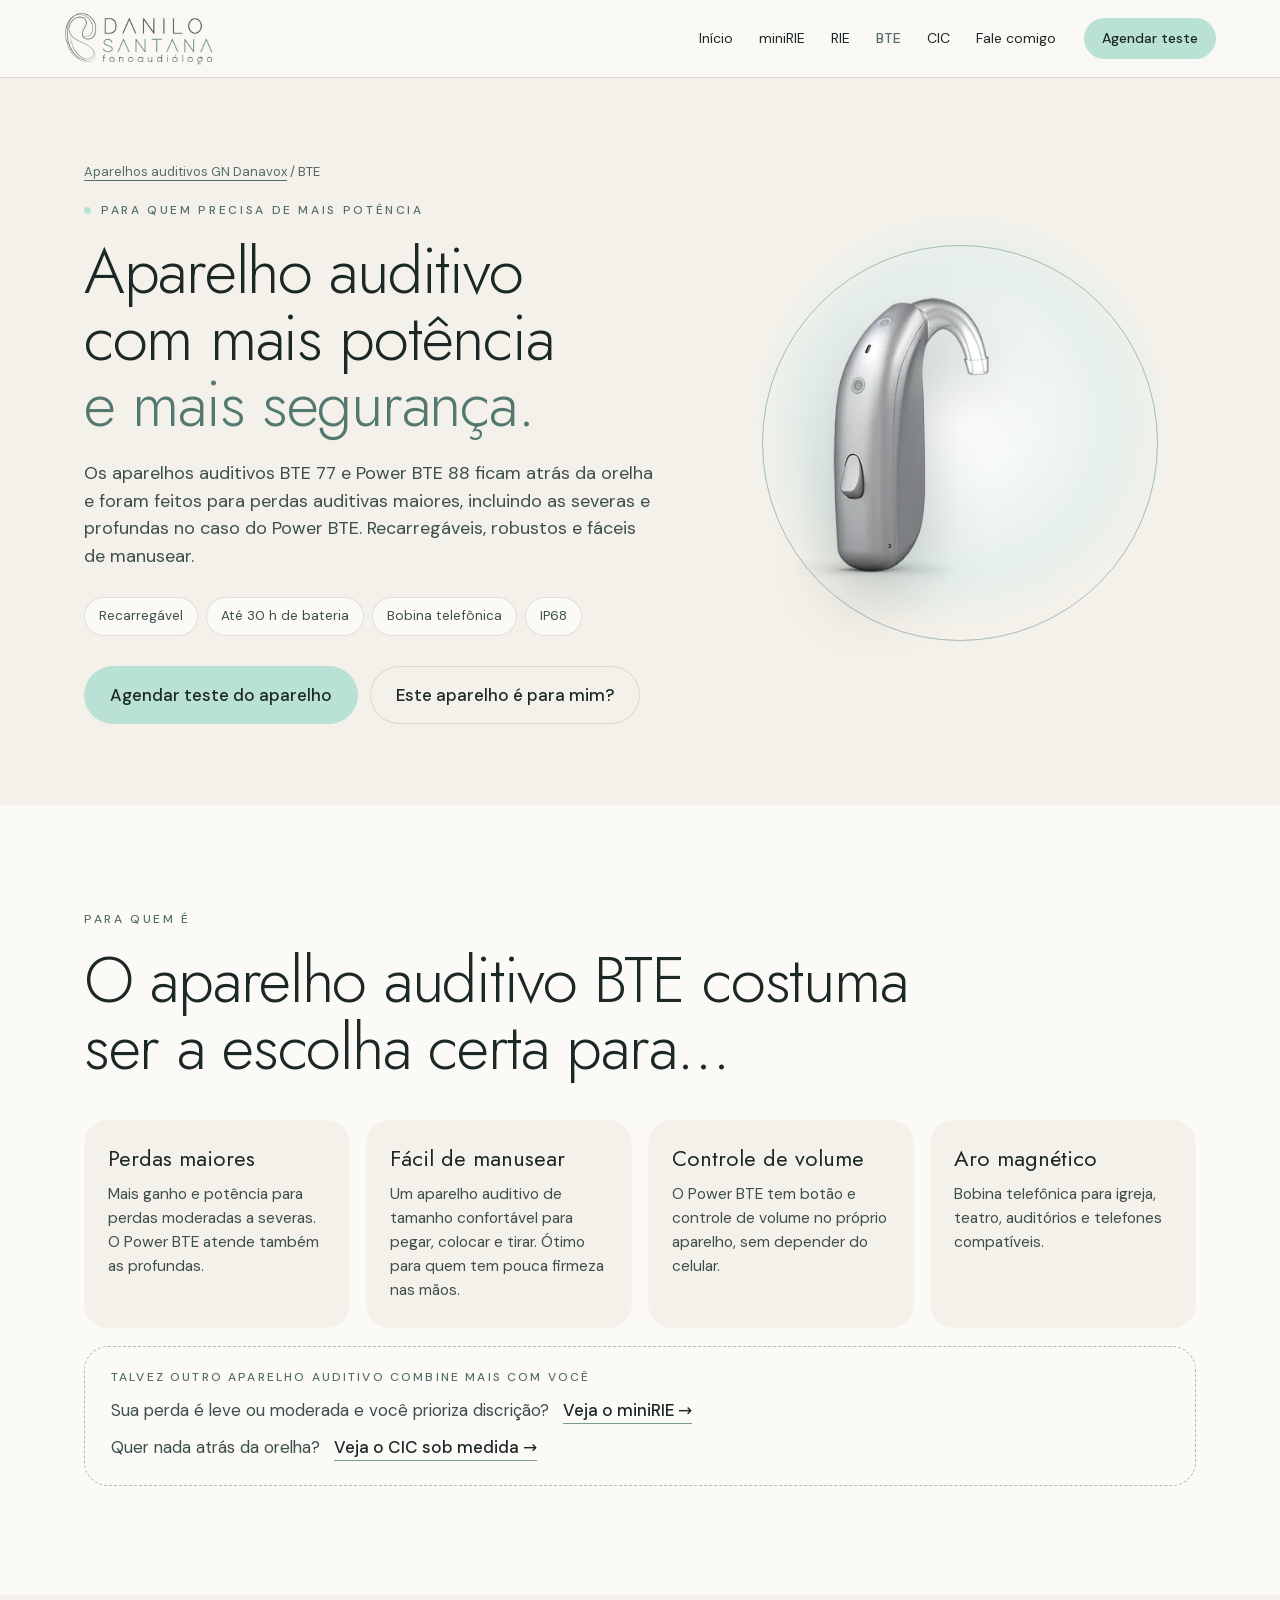
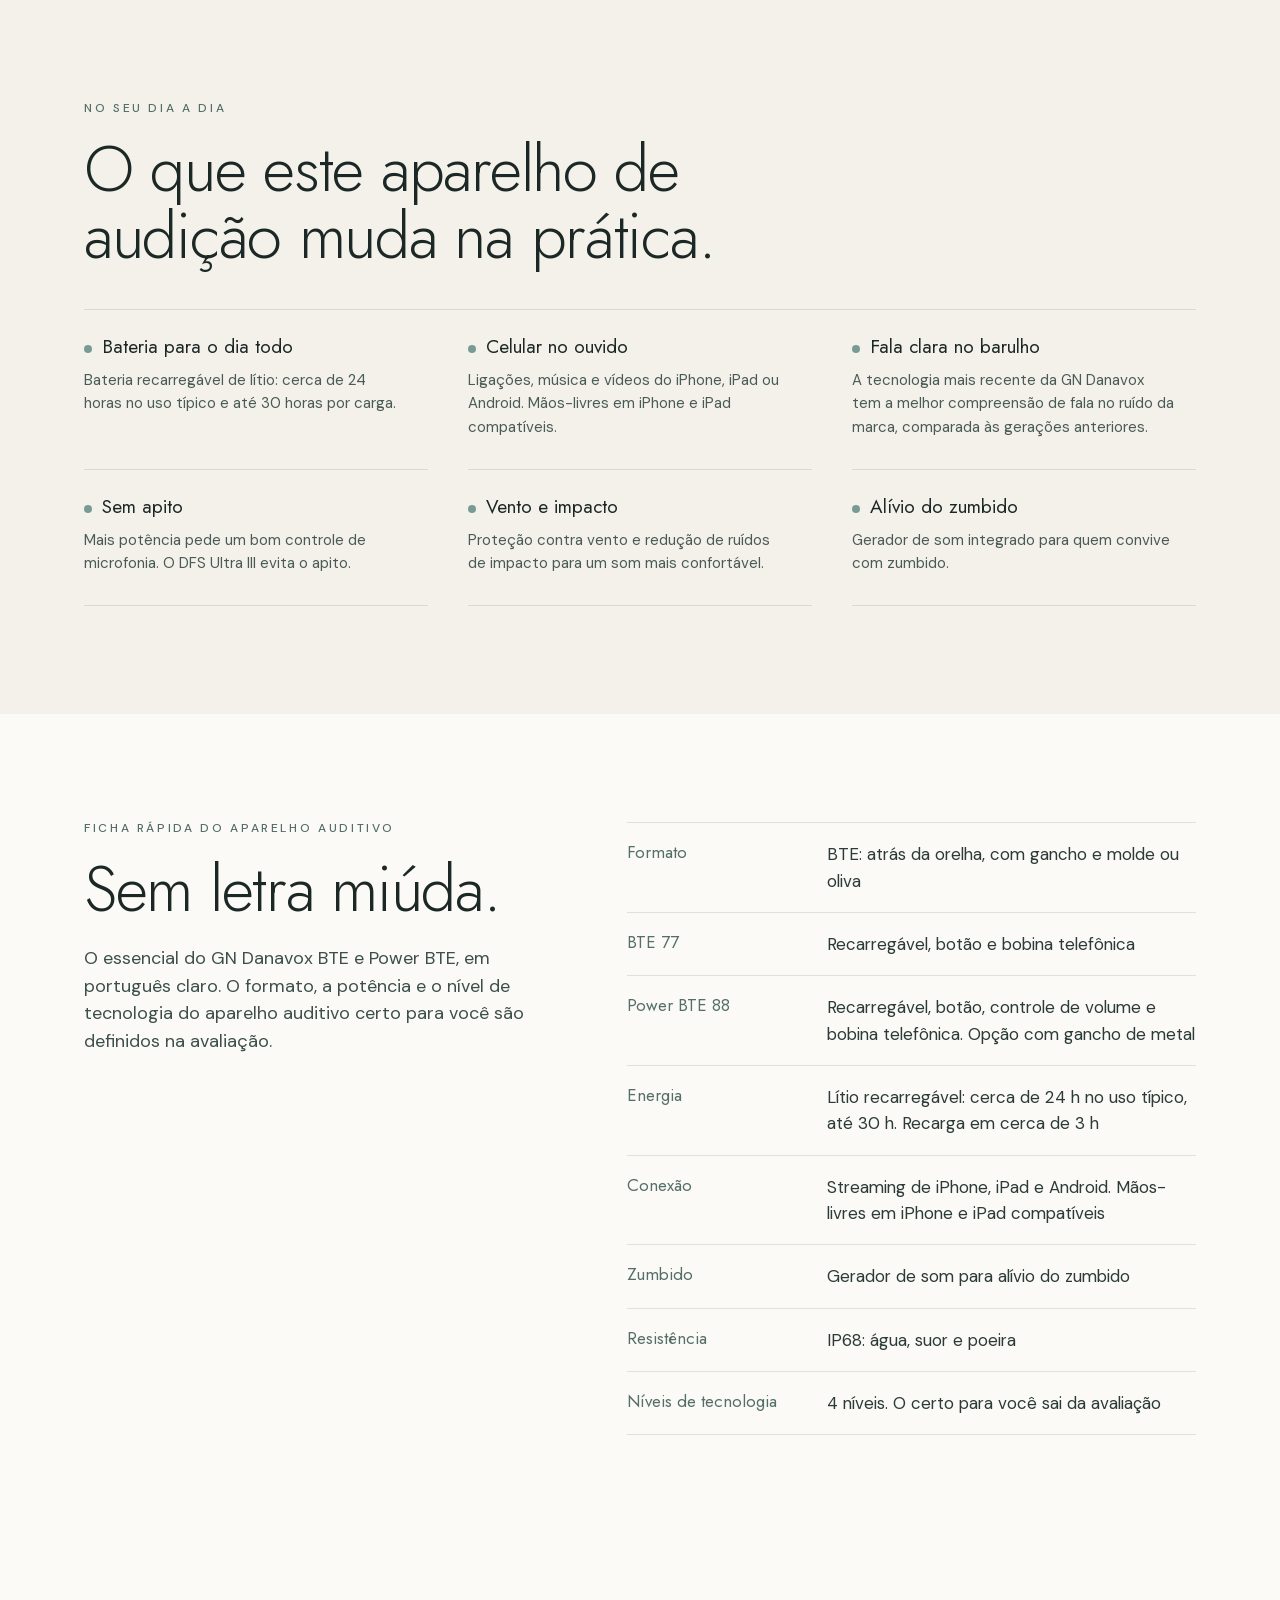
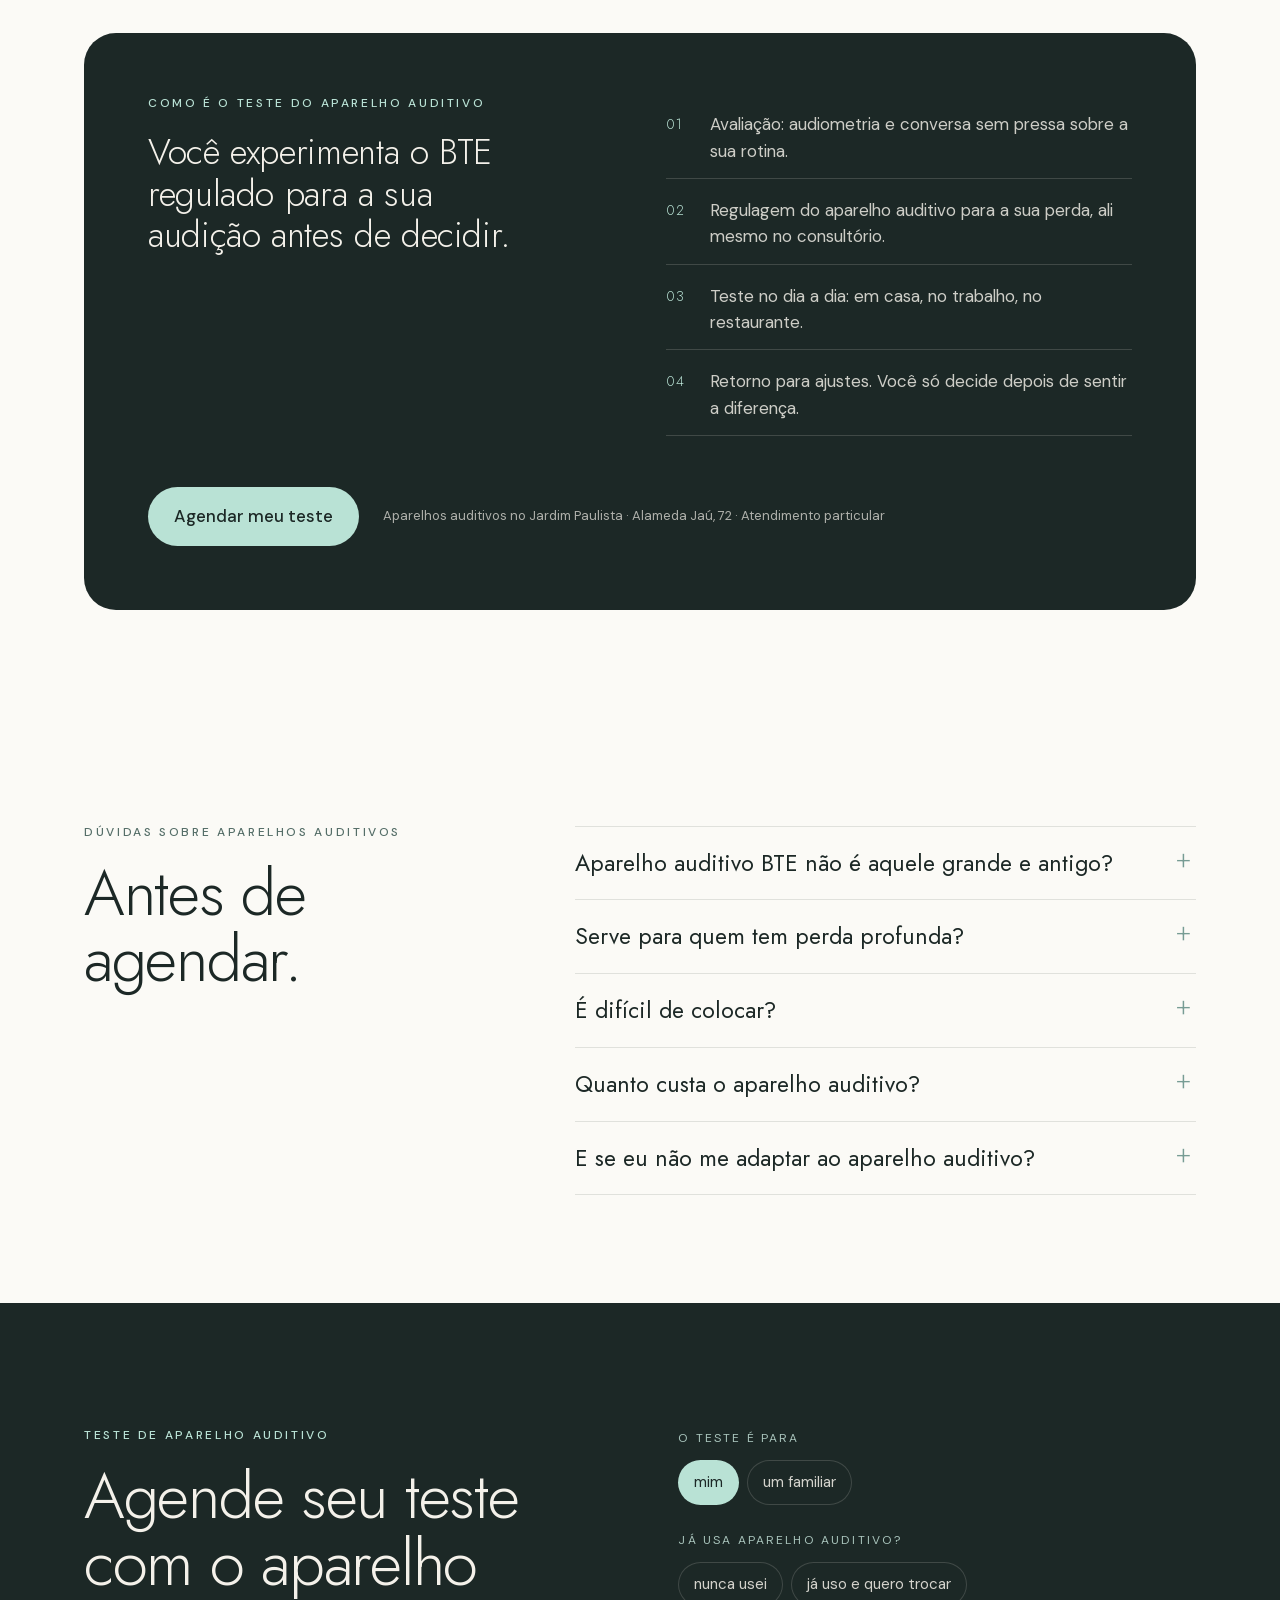
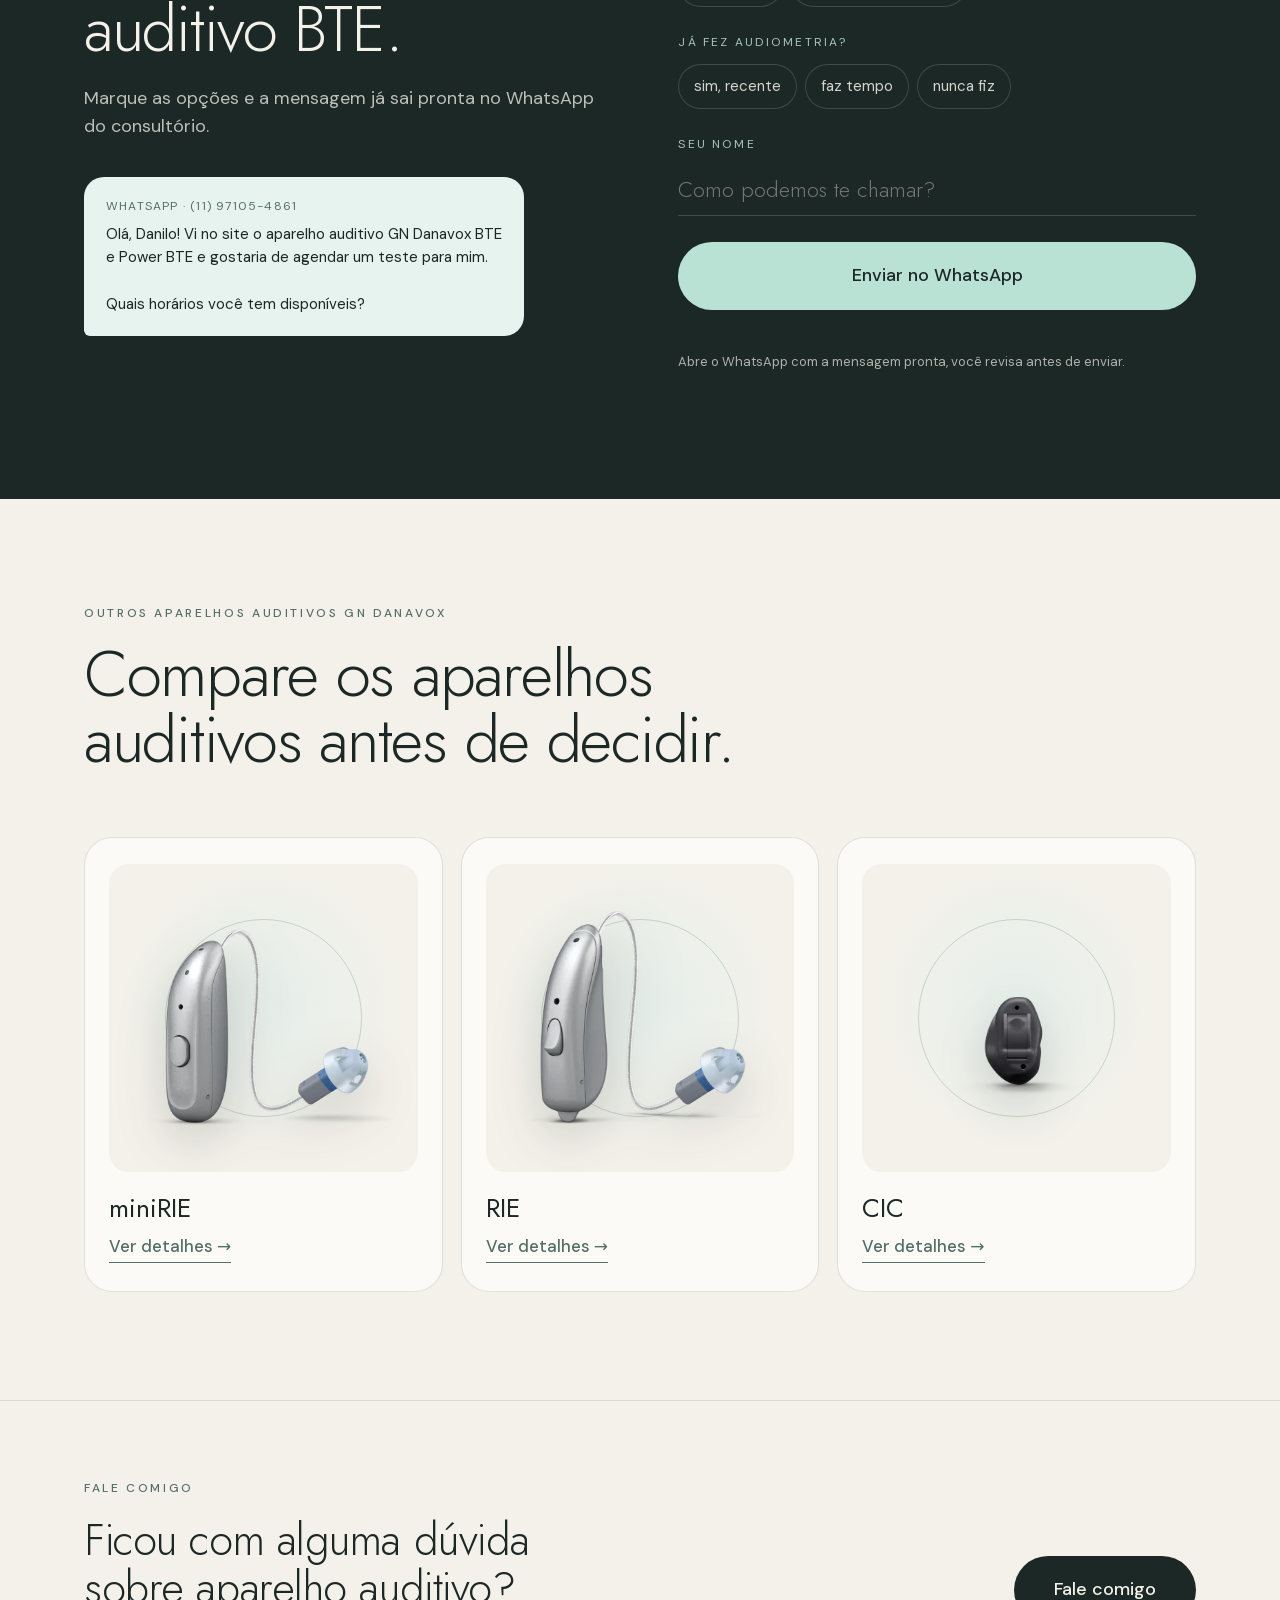
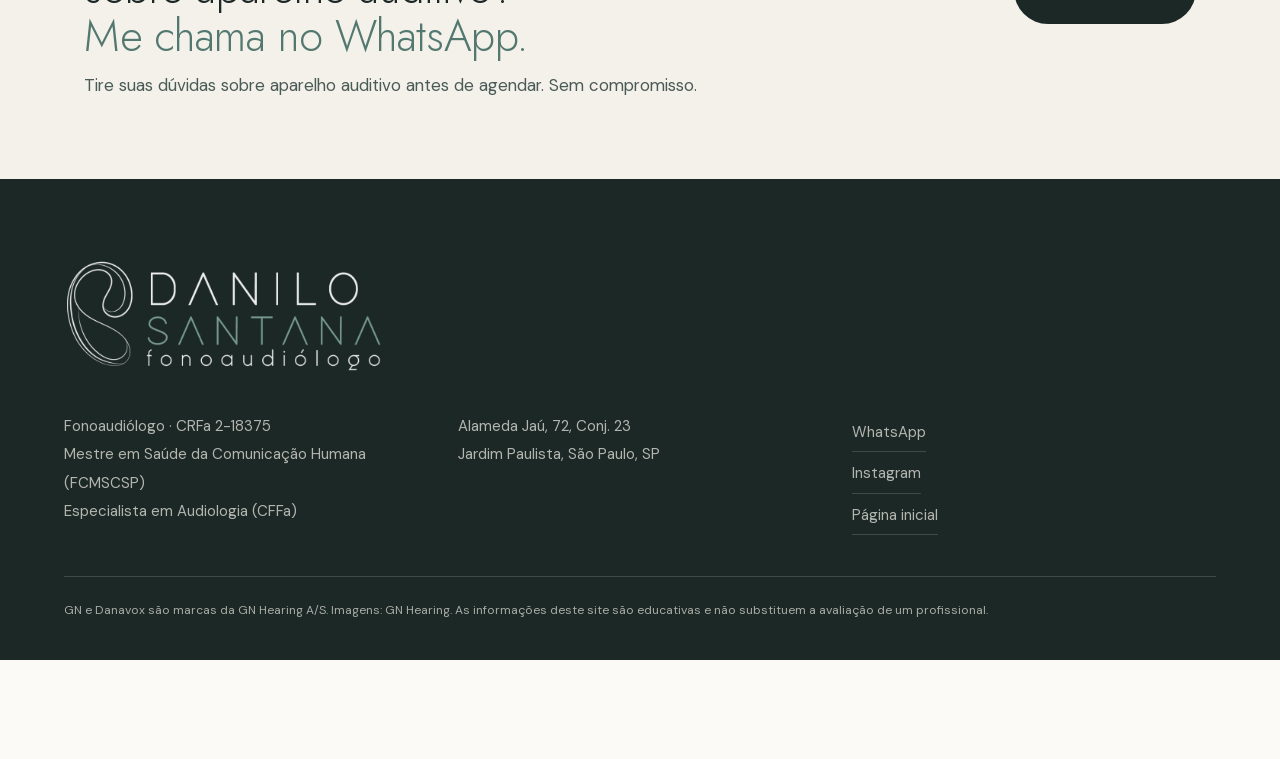
==== commit 5a882667: "GN Danavox no lugar de Boreal; texto da abertura; Como funciona sem fotos no celular - Remove a linh" ====
--- a/aparelhos/bte/index.html
+++ b/aparelhos/bte/index.html
@@ -3,11 +3,11 @@
 <head>
 <meta charset="utf-8">
 <meta name="viewport" content="width=device-width, initial-scale=1, maximum-scale=1, user-scalable=no, viewport-fit=cover">
-<title>Aparelho auditivo Danavox Boreal BTE e Power BTE | Teste com o fonoaudiólogo Danilo Santana, SP</title>
-<meta name="description" content="Conheça e agende um teste do Danavox Boreal BTE 77 e Power BTE 88: mais potência para perdas maiores, recarregável, fácil de manusear, com bobina telefônica. Jardim Paulista, SP.">
+<title>Aparelho auditivo GN Danavox BTE e Power BTE | Teste com o fonoaudiólogo Danilo Santana, SP</title>
+<meta name="description" content="Conheça e agende um teste do GN Danavox BTE 77 e Power BTE 88: mais potência para perdas maiores, recarregável, fácil de manusear, com bobina telefônica. Jardim Paulista, SP.">
 <meta name="theme-color" content="#f4f1ea">
-<meta property="og:title" content="Aparelho auditivo Danavox Boreal BTE e Power BTE | Danilo Santana Aparelhos Auditivos">
-<meta property="og:description" content="Conheça e agende um teste do Danavox Boreal BTE 77 e Power BTE 88: mais potência para perdas maiores, recarregável, fácil de manusear, com bobina telefônica. Jardim Paulista, SP.">
+<meta property="og:title" content="Aparelho auditivo GN Danavox BTE e Power BTE | Danilo Santana Aparelhos Auditivos">
+<meta property="og:description" content="Conheça e agende um teste do GN Danavox BTE 77 e Power BTE 88: mais potência para perdas maiores, recarregável, fácil de manusear, com bobina telefônica. Jardim Paulista, SP.">
 <meta property="og:image" content="https://hctoliv.github.io/danilo-santana/img/og-aparelhos.jpg">
 <meta property="og:image:width" content="1200">
 <meta property="og:image:height" content="630">
@@ -19,11 +19,11 @@
 <link rel="icon" href="../../img/mark-dark.png">
 <link rel="preload" as="image" href="../../img/boreal/bte.webp" fetchpriority="high">
 <link rel="preload" href="../../fonts/jost-latin.woff2" as="font" type="font/woff2" crossorigin>
-<link rel="stylesheet" href="../../styles.css?v=10">
-<link rel="stylesheet" href="../../aparelho.css?v=10">
-<script type="application/ld+json">{"@context": "https://schema.org", "@type": "BreadcrumbList", "itemListElement": [{"@type": "ListItem", "position": 1, "name": "Danilo Santana Fonoaudiólogo", "item": "https://hctoliv.github.io/danilo-santana/"}, {"@type": "ListItem", "position": 2, "name": "Danavox Boreal BTE e Power BTE", "item": "https://hctoliv.github.io/danilo-santana/aparelhos/bte/"}]}</script>
+<link rel="stylesheet" href="../../styles.css?v=11">
+<link rel="stylesheet" href="../../aparelho.css?v=11">
+<script type="application/ld+json">{"@context": "https://schema.org", "@type": "BreadcrumbList", "itemListElement": [{"@type": "ListItem", "position": 1, "name": "Danilo Santana Fonoaudiólogo", "item": "https://hctoliv.github.io/danilo-santana/"}, {"@type": "ListItem", "position": 2, "name": "GN Danavox BTE e Power BTE", "item": "https://hctoliv.github.io/danilo-santana/aparelhos/bte/"}]}</script>
 </head>
-<body class="pd" data-model="Danavox Boreal BTE e Power BTE">
+<body class="pd" data-model="GN Danavox BTE e Power BTE">
 
 <header class="nav solid" id="nav">
   <a class="nav__logo" href="../../" aria-label="Danilo Santana, fonoaudiólogo: página inicial">
@@ -46,7 +46,7 @@
 <section class="pd-hero">
   <div class="wrap pd-hero__grid">
     <div class="pd-hero__copy">
-      <p class="crumb"><a href="../../#aparelhos">Aparelhos auditivos Danavox Boreal</a> / BTE</p>
+      <p class="crumb"><a href="../../#aparelhos">Aparelhos auditivos GN Danavox</a> / BTE</p>
       <p class="eyebrow eyebrow--dark"><span class="dot"></span> Para quem precisa de mais potência</p>
       <h1 class="pd-title">Aparelho auditivo com mais potência <em>e mais segurança.</em></h1>
       <p class="lead">Os aparelhos auditivos BTE 77 e Power BTE 88 ficam atrás da orelha e foram feitos para perdas auditivas maiores, incluindo as severas e profundas no caso do Power BTE. Recarregáveis, robustos e fáceis de manusear.</p>
@@ -56,7 +56,7 @@
         <a class="btn btn--ghost-dark" href="#para-quem">Este aparelho é para mim?</a>
       </div>
     </div>
-    <div class="pd-art"><img src="../../img/boreal/bte.webp" alt="Aparelho auditivo Danavox Boreal BTE 77 recarregável, prata" width="484" height="400" fetchpriority="high"></div>
+    <div class="pd-art"><img src="../../img/boreal/bte.webp" alt="Aparelho auditivo GN Danavox BTE 77 recarregável, prata" width="484" height="400" fetchpriority="high"></div>
   </div>
 </section>
 
@@ -87,7 +87,7 @@
     <ul class="perks__grid pd-perks">
         <li><b>Bateria para o dia todo</b><span>Bateria recarregável de lítio: cerca de 24 horas no uso típico e até 30 horas por carga.</span></li>
         <li><b>Celular no ouvido</b><span>Ligações, música e vídeos do iPhone, iPad ou Android. Mãos-livres em iPhone e iPad compatíveis.</span></li>
-        <li><b>Fala clara no barulho</b><span>A linha Boreal tem a melhor compreensão de fala no ruído da Danavox, comparada às gerações anteriores.</span></li>
+        <li><b>Fala clara no barulho</b><span>A tecnologia mais recente da GN Danavox tem a melhor compreensão de fala no ruído da marca, comparada às gerações anteriores.</span></li>
         <li><b>Sem apito</b><span>Mais potência pede um bom controle de microfonia. O DFS Ultra III evita o apito.</span></li>
         <li><b>Vento e impacto</b><span>Proteção contra vento e redução de ruídos de impacto para um som mais confortável.</span></li>
         <li><b>Alívio do zumbido</b><span>Gerador de som integrado para quem convive com zumbido.</span></li>
@@ -100,7 +100,7 @@
     <div>
       <p class="eyebrow eyebrow--dark">Ficha rápida do aparelho auditivo</p>
       <h2 class="h2">Sem letra miúda.</h2>
-      <p class="lead">O essencial do Danavox Boreal BTE e Power BTE, em português claro. O formato, a potência e o nível de tecnologia do aparelho auditivo certo para você são definidos na avaliação.</p>
+      <p class="lead">O essencial do GN Danavox BTE e Power BTE, em português claro. O formato, a potência e o nível de tecnologia do aparelho auditivo certo para você são definidos na avaliação.</p>
     </div>
     <dl class="pd-specs__list">
         <div><dt>Formato</dt><dd>BTE: atrás da orelha, com gancho e molde ou oliva</dd></div>
@@ -143,7 +143,7 @@
       <h2 class="h2">Antes de agendar.</h2>
     </div>
     <div class="pd-faq__list">
-      <details class="pd-faq__item"><summary>Aparelho auditivo BTE não é aquele grande e antigo?</summary><p>Não mais. O Boreal BTE é recarregável, conecta ao celular e tem cores que combinam com o cabelo. Ele é um pouco maior porque entrega mais potência, e isso faz diferença para quem precisa.</p></details>
+      <details class="pd-faq__item"><summary>Aparelho auditivo BTE não é aquele grande e antigo?</summary><p>Não mais. O GN Danavox BTE é recarregável, conecta ao celular e tem cores que combinam com o cabelo. Ele é um pouco maior porque entrega mais potência, e isso faz diferença para quem precisa.</p></details>
       <details class="pd-faq__item"><summary>Serve para quem tem perda profunda?</summary><p>O Power BTE 88 foi feito para perdas severas a profundas. A indicação depende da audiometria, que fazemos antes do teste.</p></details>
       <details class="pd-faq__item"><summary>É difícil de colocar?</summary><p>É o formato mais fácil de manusear da linha. Na consulta você treina colocar e tirar até se sentir seguro.</p></details>
       <details class="pd-faq__item"><summary>Quanto custa o aparelho auditivo?</summary><p>O valor do aparelho auditivo depende do formato e do nível de tecnologia (são quatro). Ele é apresentado depois da avaliação, com clareza, e você só decide depois de testar.</p></details>
@@ -191,15 +191,15 @@
 
 <section class="pd-sec pd-sec--cream">
   <div class="wrap">
-    <p class="eyebrow eyebrow--dark">Outros aparelhos auditivos Danavox Boreal</p>
+    <p class="eyebrow eyebrow--dark">Outros aparelhos auditivos GN Danavox</p>
     <h2 class="h2">Compare os aparelhos auditivos antes de decidir.</h2>
     <div class="formats pd-others">
       <a class="format pd-other" href="../minirie/">
-        <div class="format__art"><img src="../../img/boreal/minirie.webp" alt="Aparelho auditivo Danavox Boreal miniRIE 60S recarregável, prata" width="484" height="400" loading="lazy"></div>
+        <div class="format__art"><img src="../../img/boreal/minirie.webp" alt="Aparelho auditivo GN Danavox miniRIE 60S recarregável, prata" width="484" height="400" loading="lazy"></div>
         <h3>miniRIE</h3><span class="link-arrow">Ver detalhes</span>
       </a>
       <a class="format pd-other" href="../rie/">
-        <div class="format__art"><img src="../../img/boreal/rie.webp" alt="Aparelho auditivo Danavox Boreal RIE 61, prata" width="484" height="400" loading="lazy"></div>
+        <div class="format__art"><img src="../../img/boreal/rie.webp" alt="Aparelho auditivo GN Danavox RIE 61, prata" width="484" height="400" loading="lazy"></div>
         <h3>RIE</h3><span class="link-arrow">Ver detalhes</span>
       </a>
       <a class="format pd-other" href="../cic/">
@@ -229,7 +229,7 @@
     <p>Alameda Jaú, 72, Conj. 23<br>Jardim Paulista, São Paulo, SP</p>
     <p><a href="https://wa.me/5511971054861" target="_blank" rel="noopener">WhatsApp</a><br><a href="https://www.instagram.com/fonodanilosantana/" target="_blank" rel="noopener">Instagram</a><br><a href="../../">Página inicial</a></p>
   </div>
-  <p class="foot__fine">Danavox e Boreal são marcas da GN Hearing A/S. Imagens: GN Hearing. As informações deste site são educativas e não substituem a avaliação de um profissional.</p>
+  <p class="foot__fine">GN e Danavox são marcas da GN Hearing A/S. Imagens: GN Hearing. As informações deste site são educativas e não substituem a avaliação de um profissional.</p>
 </footer>
 
 <a class="wa-float" href="https://wa.me/5511971054861?text=Ol%C3%A1%2C%20Danilo%21%20Vim%20pelo%20site%20e%20queria%20tirar%20uma%20d%C3%BAvida%20sobre%20aparelho%20auditivo." target="_blank" rel="noopener" aria-label="Fale comigo no WhatsApp">
@@ -237,6 +237,6 @@
   <span>Fale comigo</span>
 </a>
 
-<script src="../../aparelho.js?v=10" defer></script>
+<script src="../../aparelho.js?v=11" defer></script>
 </body>
 </html>
